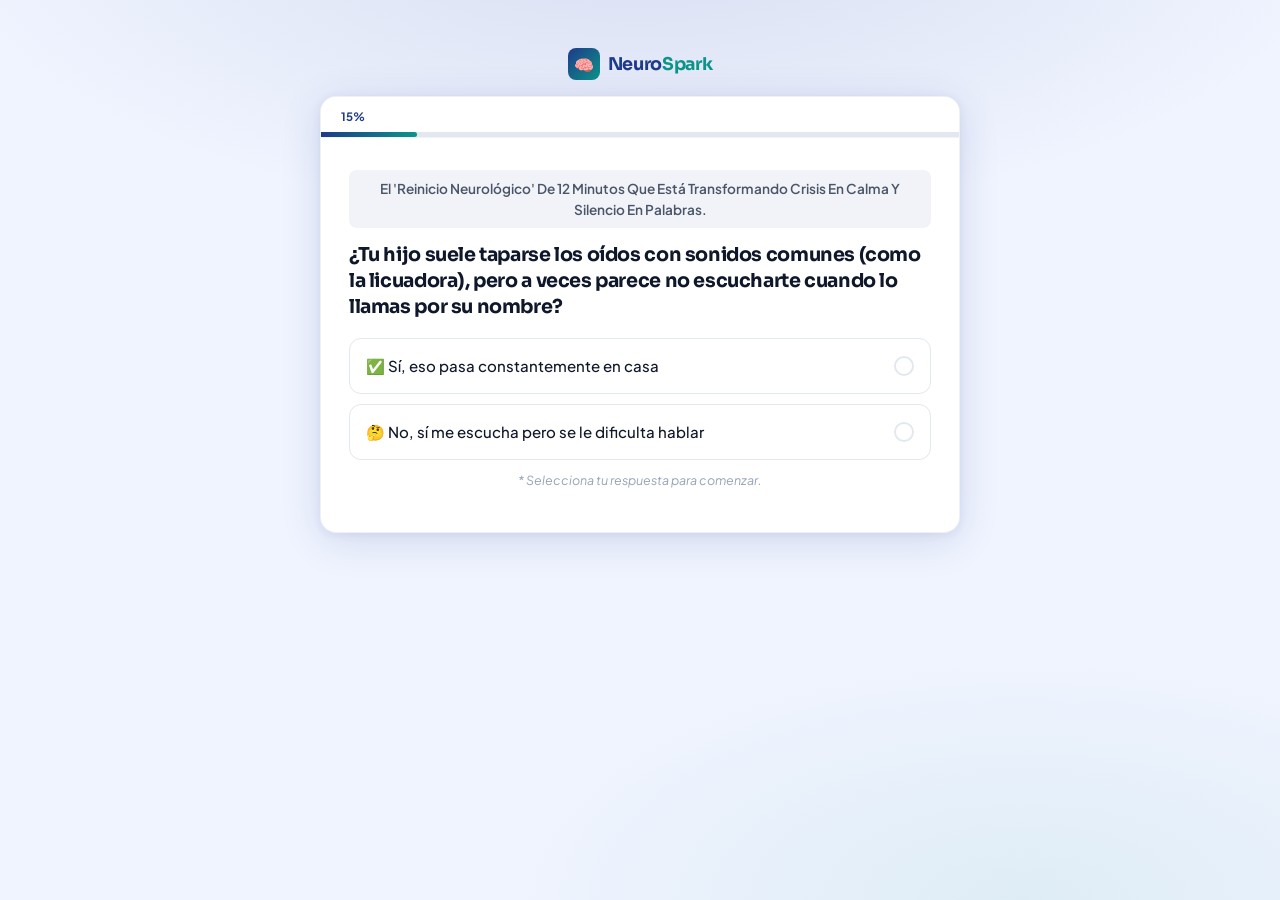
==== neurospark-quiz.html @ 37d2c66d "feat: update neuro_vsl checkout link to pay.hotmart.com" ====
<!DOCTYPE html>
<html lang="es">
<head>
<meta charset="UTF-8" />
<meta name="viewport" content="width=device-width, initial-scale=1.0" />
<title>Quiz NeuroSpark</title>

<!-- Preload critical images -->
<link rel="preload" as="image" href="images/brain-gamma-waves.webp" />
<link rel="preload" as="image" href="images/dra_vargas.webp" />

<!-- Distinctive font: Plus Jakarta Sans - geometric, authoritative, warm -->
<link rel="preconnect" href="https://fonts.googleapis.com" />
<link rel="preconnect" href="https://fonts.gstatic.com" crossorigin />
<link href="https://fonts.googleapis.com/css2?family=Plus+Jakarta+Sans:ital,wght@0,300;0,400;0,500;0,600;0,700;0,800;1,400&family=Sora:wght@400;600;700;800&display=swap" rel="stylesheet" />

<style>
/* ─── DESIGN TOKENS ──────────────────────────────────── */
:root {
  --primary:        #1E3A8A;
  --primary-tint:   rgba(30, 58, 138, 0.06);
  --primary-light:  #2D4FA8;
  --accent:         #0D9488;
  --accent-light:   rgba(13, 148, 136, 0.08);
  --cta:            #10B981;
  --cta-dark:       #059669;
  --cta-glow:       rgba(16, 185, 129, 0.35);
  --alert:          #DC2626;
  --alert-bg:       #FEF2F2;
  --alert-border:   #F87171;
  --bg-global:      #F0F4FF;
  --bg-card:        #FFFFFF;
  --bg-option:      #FFFFFF;
  --border-default: #E2E8F0;
  --border-selected:#1E3A8A;
  --text-dark:      #0F172A;
  --text-mid:       #475569;
  --text-light:     #94A3B8;
  --progress-bg:    #E2E8F0;
  --radius-card:    16px;
  --radius-option:  12px;
  --radius-btn:     12px;
  --shadow-card:    0 4px 24px rgba(30,58,138,0.10), 0 1px 4px rgba(30,58,138,0.06);
  --font-display:   'Sora', sans-serif;
  --font-body:      'Plus Jakarta Sans', sans-serif;
  --transition-step: 300ms ease-out;
}

/* ─── RESET & BASE ───────────────────────────────────── */
*, *::before, *::after { box-sizing: border-box; margin: 0; padding: 0; }
html { font-size: 16px; -webkit-text-size-adjust: 100%; }
body {
  font-family: var(--font-body);
  background: var(--bg-global);
  color: var(--text-dark);
  min-height: 100dvh;
  display: flex;
  flex-direction: column;
  align-items: center;
  justify-content: flex-start;
  padding: 0 0 40px;
  background-image:
    radial-gradient(ellipse 80% 50% at 50% -10%, rgba(30,58,138,0.12) 0%, transparent 70%),
    radial-gradient(ellipse 60% 40% at 80% 100%, rgba(13,148,136,0.08) 0%, transparent 70%);
  background-attachment: fixed;
}

/* ─── HEADER BRAND ───────────────────────────────────── */
.brand-bar {
  width: 100%;
  display: flex;
  align-items: center;
  justify-content: center;
  padding: 16px 20px;
  gap: 8px;
}
.brand-logo {
  width: 32px; height: 32px;
  background: linear-gradient(135deg, var(--primary) 0%, var(--accent) 100%);
  border-radius: 8px;
  display: flex; align-items: center; justify-content: center;
  font-size: 16px;
  flex-shrink: 0;
}
.brand-name {
  font-family: var(--font-display);
  font-size: clamp(0.95rem, 2.5vw, 1.1rem);
  font-weight: 700;
  color: var(--primary);
  letter-spacing: -0.02em;
}
.brand-name span { color: var(--accent); }

/* ─── QUIZ WRAPPER ───────────────────────────────────── */
#quiz-wrapper {
  width: 100%;
  max-width: 640px;
  padding: 0 16px;
  flex: 1;
}

/* ─── CARD CONTAINER ─────────────────────────────────── */
.quiz-card {
  background: var(--bg-card);
  border-radius: var(--radius-card);
  box-shadow: var(--shadow-card);
  overflow: hidden;
  border: 1px solid rgba(30,58,138,0.07);
}

/* ─── PROGRESS BAR ───────────────────────────────────── */
.progress-bar-wrap {
  padding: 0;
  background: var(--bg-card);
  position: sticky;
  top: 0;
  z-index: 10;
  border-bottom: 1px solid rgba(30,58,138,0.06);
}
.progress-meta {
  display: flex;
  align-items: center;
  justify-content: space-between;
  padding: 12px 20px 8px;
}
.progress-label {
  font-size: 0.72rem;
  font-weight: 600;
  color: var(--text-light);
  text-transform: uppercase;
  letter-spacing: 0.08em;
}
.progress-pct {
  font-size: 0.72rem;
  font-weight: 700;
  color: var(--primary);
}
.progress-track {
  height: 5px;
  background: var(--progress-bg);
}
.progress-fill {
  height: 100%;
  background: linear-gradient(90deg, var(--primary) 0%, var(--accent) 100%);
  transition: width 0.5s cubic-bezier(.4,0,.2,1);
  border-radius: 0 4px 4px 0;
}

/* ─── STEP CONTENT ───────────────────────────────────── */
.step-content {
  padding: clamp(20px, 5vw, 32px) clamp(16px, 5vw, 28px) clamp(20px, 5vw, 28px);
  animation: stepIn 0.35s ease-out both;
}
@keyframes stepIn {
  from { opacity: 0; transform: translateY(12px); }
  to   { opacity: 1; transform: translateY(0); }
}
.step-content.step-out {
  animation: stepOut 0.15s ease-in both;
}
@keyframes stepOut {
  from { opacity: 1; transform: translateY(0); }
  to   { opacity: 0; transform: translateY(-8px); }
}

/* ─── STEP TYPE: HEADLINE ────────────────────────────── */
.step-eyebrow {
  display: inline-flex;
  align-items: center;
  gap: 6px;
  background: var(--primary-tint);
  color: var(--primary);
  font-size: 0.72rem;
  font-weight: 700;
  letter-spacing: 0.08em;
  text-transform: uppercase;
  border-radius: 100px;
  padding: 4px 10px;
  margin-bottom: 14px;
}
.step-promise {
  font-size: clamp(0.78rem, 2.2vw, 0.85rem);
  font-weight: 600;
  color: #4A5568;
  line-height: 1.55;
  margin-bottom: 14px;
  padding: 8px 12px;
  background: var(--primary-tint);
  border-radius: 8px;
  text-align: center;
}
.step-headline {
  font-family: var(--font-display);
  font-size: clamp(1.05rem, 3.5vw, 1.2rem);
  font-weight: 700;
  line-height: 1.35;
  color: var(--text-dark);
  margin-bottom: 18px;
  letter-spacing: -0.02em;
}
.step-subtext {
  font-size: clamp(0.88rem, 2.5vw, 0.95rem);
  color: var(--text-mid);
  line-height: 1.6;
  margin-bottom: 20px;
}
.step-hint {
  font-size: 0.78rem;
  color: var(--text-light);
  margin-bottom: 16px;
  font-style: italic;
}

/* ─── OPTIONS ────────────────────────────────────────── */
.options-list {
  display: flex;
  flex-direction: column;
  gap: 10px;
  margin-top: 4px;
}
.option-btn {
  display: flex;
  align-items: center;
  gap: 12px;
  width: 100%;
  min-height: 56px;
  padding: 14px 16px;
  background: var(--bg-option);
  border: 1.5px solid var(--border-default);
  border-radius: var(--radius-option);
  cursor: pointer;
  text-align: left;
  font-family: var(--font-body);
  font-size: clamp(0.88rem, 2.5vw, 0.94rem);
  font-weight: 500;
  color: var(--text-dark);
  line-height: 1.45;
  transition:
    border-color 0.18s ease,
    background 0.18s ease,
    transform 0.1s ease,
    box-shadow 0.18s ease;
  -webkit-tap-highlight-color: transparent;
  position: relative;
  overflow: hidden;
}
.option-btn::before {
  content: '';
  position: absolute;
  inset: 0;
  background: var(--primary-tint);
  opacity: 0;
  transition: opacity 0.18s ease;
  border-radius: inherit;
}
.option-btn:hover { border-color: #BFDBFE; background: #F8FAFF; }
.option-btn:hover::before { opacity: 1; }
.option-btn:active { transform: scale(0.98); }
.option-btn.selected {
  border-color: var(--border-selected);
  border-width: 2px;
  background: var(--primary-tint);
  box-shadow: 0 0 0 3px rgba(30,58,138,0.10);
}
.option-text { flex: 1; }
.option-check {
  width: 20px; height: 20px;
  border: 2px solid var(--border-default);
  border-radius: 50%;
  flex-shrink: 0;
  display: flex; align-items: center; justify-content: center;
  transition: all 0.18s ease;
  margin-left: auto;
}
.option-btn.selected .option-check {
  background: var(--primary);
  border-color: var(--primary);
}
.option-check-inner {
  width: 8px; height: 8px;
  background: white;
  border-radius: 50%;
  opacity: 0;
  transform: scale(0);
  transition: all 0.18s ease;
}
.option-btn.selected .option-check-inner { opacity: 1; transform: scale(1); }

/* Multi-select check is a checkmark */
.multi-check {
  width: 20px; height: 20px;
  border: 2px solid var(--border-default);
  border-radius: 6px;
  flex-shrink: 0;
  display: flex; align-items: center; justify-content: center;
  transition: all 0.18s ease;
  margin-left: auto;
}
.option-btn.selected .multi-check {
  background: var(--primary);
  border-color: var(--primary);
}
.multi-check svg { opacity: 0; transform: scale(0.5); transition: all 0.18s ease; }
.option-btn.selected .multi-check svg { opacity: 1; transform: scale(1); }

/* ─── NEXT BUTTON ────────────────────────────────────── */
.btn-next {
  display: flex;
  align-items: center;
  justify-content: center;
  gap: 8px;
  width: 100%;
  padding: 17px 24px;
  background: linear-gradient(135deg, var(--cta) 0%, #0EA472 100%);
  color: #fff;
  font-family: var(--font-display);
  font-size: clamp(0.92rem, 2.5vw, 1rem);
  font-weight: 700;
  border: none;
  border-radius: var(--radius-btn);
  cursor: pointer;
  margin-top: 20px;
  letter-spacing: -0.01em;
  transition: transform 0.12s ease, box-shadow 0.2s ease;
  -webkit-tap-highlight-color: transparent;
  box-shadow: 0 4px 16px rgba(16,185,129,0.3);
}
.btn-next:hover {
  transform: translateY(-1px);
  box-shadow: 0 8px 24px rgba(16,185,129,0.4);
}
.btn-next:active { transform: scale(0.98) translateY(0); }
.btn-next:disabled { opacity: 0.45; cursor: not-allowed; transform: none; box-shadow: none; }
.btn-next .arrow { font-size: 1.1em; transition: transform 0.2s ease; }
.btn-next:hover .arrow { transform: translateX(3px); }

/* ─── BREAK STEP (EDUCATIONAL) ──────────────────────── */
.break-card {
  background: linear-gradient(135deg, #EEF2FF 0%, #F0FDFA 100%);
  border: 1px solid rgba(30,58,138,0.12);
  border-radius: 14px;
  padding: 20px;
  margin: 16px 0;
  text-align: center;
}
.break-brain-img {
  width: 100%;
  max-width: 260px;
  height: auto;
  aspect-ratio: 4/3;
  border-radius: 12px;
  display: block;
  margin: 0 auto 16px;
  background: linear-gradient(135deg, #C7D2FE 0%, #A7F3D0 100%);
  object-fit: cover;
}
/* Fallback if image missing */
.break-brain-img-placeholder {
  width: 100%;
  max-width: 260px;
  height: 195px;
  border-radius: 12px;
  margin: 0 auto 16px;
  background: linear-gradient(135deg, #C7D2FE 0%, #99F6E4 100%);
  display: flex; flex-direction: column;
  align-items: center; justify-content: center;
  gap: 8px;
  color: var(--primary);
}
.break-brain-icon { font-size: 48px; }
.break-body {
  font-size: clamp(0.88rem, 2.5vw, 0.95rem);
  color: var(--text-dark);
  line-height: 1.65;
  margin-bottom: 10px;
}
.break-highlight {
  font-weight: 700;
  color: var(--primary);
}
.break-stat {
  display: inline-block;
  background: var(--primary);
  color: white;
  font-family: var(--font-display);
  font-size: 0.78rem;
  font-weight: 700;
  letter-spacing: 0.06em;
  padding: 4px 12px;
  border-radius: 100px;
  margin-bottom: 14px;
}

/* ─── LOADING SCREEN ─────────────────────────────────── */
.loading-wrap { text-align: center; padding: 8px 0 4px; }
.loading-title {
  font-family: var(--font-display);
  font-size: clamp(1rem, 3vw, 1.2rem);
  font-weight: 700;
  color: var(--primary);
  margin-bottom: 6px;
}
.loading-subtitle { font-size: 0.84rem; color: var(--text-light); margin-bottom: 24px; }

.fake-progress-wrap { margin: 0 0 28px; }
.fake-progress-track {
  height: 8px;
  background: #EEF2FF;
  border-radius: 100px;
  overflow: hidden;
  margin-bottom: 6px;
}
.fake-progress-fill {
  height: 100%;
  background: linear-gradient(90deg, var(--primary) 0%, var(--accent) 100%);
  border-radius: 100px;
  transition: width 0.6s ease;
  width: 0%;
}
.fake-progress-pct {
  font-size: 0.78rem;
  font-weight: 700;
  color: var(--primary);
  text-align: right;
}

.loading-steps { list-style: none; text-align: left; display: flex; flex-direction: column; gap: 12px; }
.loading-step {
  display: flex; align-items: center; gap: 12px;
  font-size: 0.88rem;
  color: var(--text-mid);
  opacity: 0;
  transform: translateX(-8px);
  transition: opacity 0.3s ease, transform 0.3s ease;
}
.loading-step.visible { opacity: 1; transform: translateX(0); }
.loading-step-icon {
  width: 22px; height: 22px;
  flex-shrink: 0;
  display: flex; align-items: center; justify-content: center;
}
.spinner {
  width: 18px; height: 18px;
  border: 2px solid #C7D2FE;
  border-top-color: var(--primary);
  border-radius: 50%;
  animation: spin 0.7s linear infinite;
}
@keyframes spin { to { transform: rotate(360deg); } }
.check-icon {
  width: 20px; height: 20px;
  background: var(--cta);
  border-radius: 50%;
  display: flex; align-items: center; justify-content: center;
}
.check-icon svg { width: 11px; height: 11px; }

/* ─── RESULTS SCREEN ─────────────────────────────────── */
.results-header {
  text-align: center;
  padding-bottom: 20px;
  border-bottom: 1px solid var(--border-default);
  margin-bottom: 20px;
}
.results-badge {
  display: inline-flex; align-items: center; gap: 6px;
  background: #DCFCE7; color: #166534;
  font-size: 0.72rem; font-weight: 700;
  text-transform: uppercase; letter-spacing: 0.08em;
  padding: 4px 12px; border-radius: 100px;
  margin-bottom: 12px;
}
.results-title {
  font-family: var(--font-display);
  font-size: clamp(1.2rem, 4vw, 1.5rem);
  font-weight: 800; color: var(--primary);
  letter-spacing: -0.02em;
  margin-bottom: 4px;
}
.results-subtitle { font-size: 0.88rem; color: var(--text-mid); }

/* Clinical report block */
.report-block {
  background: #F8FAFF;
  border: 1px solid rgba(30,58,138,0.14);
  border-radius: 12px;
  padding: 16px 18px;
  margin-bottom: 20px;
}
.report-row {
  display: flex; align-items: flex-start; gap: 10px;
  padding: 9px 0;
  border-bottom: 1px dashed #E2E8F0;
  font-size: clamp(0.82rem, 2.2vw, 0.9rem);
  line-height: 1.5;
}
.report-row:last-child { border-bottom: none; padding-bottom: 0; }
.report-icon { font-size: 1em; flex-shrink: 0; margin-top: 1px; }
.report-text { flex: 1; }
.report-label { color: var(--text-light); font-size: 0.74rem; font-weight: 600; text-transform: uppercase; letter-spacing: 0.06em; }
.report-value { font-weight: 600; color: var(--text-dark); }

/* Alert block */
.alert-block {
  background: var(--alert-bg);
  border: 1.5px solid var(--alert-border);
  border-radius: 14px;
  padding: 18px;
  margin-bottom: 22px;
  display: flex; flex-direction: column; align-items: center; gap: 14px;
  text-align: center;
}
.alert-badge {
  display: inline-flex; align-items: center; gap: 6px;
  color: var(--alert);
  font-size: 0.74rem; font-weight: 700; letter-spacing: 0.06em;
  text-transform: uppercase;
}
.alert-text {
  font-size: clamp(0.85rem, 2.4vw, 0.92rem);
  color: #7F1D1D;
  line-height: 1.6;
  font-weight: 500;
}
.alert-text strong { color: var(--alert); }
.dra-avatar {
  width: 80px; height: 80px;
  border-radius: 50%;
  object-fit: cover;
  border: 3px solid var(--alert-border);
  background: linear-gradient(135deg, #FCA5A5, #FECACA);
  display: block;
}
.dra-avatar-placeholder {
  width: 80px; height: 80px;
  border-radius: 50%;
  background: linear-gradient(135deg, #FCA5A5, #FECACA);
  border: 3px solid var(--alert-border);
  display: flex; align-items: center; justify-content: center;
  font-size: 32px;
}
.dra-name { font-size: 0.8rem; color: var(--text-mid); font-weight: 600; margin-top: 4px; }
.dra-title { font-size: 0.72rem; color: var(--text-light); }

/* CTA Button pulsing */
.btn-cta {
  display: flex; align-items: center; justify-content: center; gap: 8px;
  width: 100%; padding: 18px 24px;
  background: linear-gradient(135deg, var(--cta) 0%, #059669 100%);
  color: white; font-family: var(--font-display);
  font-size: clamp(0.9rem, 2.8vw, 1rem); font-weight: 800;
  border: none; border-radius: var(--radius-btn);
  cursor: pointer; letter-spacing: -0.01em;
  text-align: center; line-height: 1.35;
  animation: pulse-cta 2s ease-in-out infinite;
  transition: transform 0.12s ease;
  -webkit-tap-highlight-color: transparent;
}
.btn-cta:active { transform: scale(0.98); }
@keyframes pulse-cta {
  0%, 100% { box-shadow: 0 4px 16px var(--cta-glow); }
  50% { box-shadow: 0 4px 36px rgba(16,185,129,0.55), 0 0 0 6px rgba(16,185,129,0.12); }
}

.social-proof {
  text-align: center;
  font-size: 0.8rem;
  color: var(--text-light);
  margin-top: 14px;
  display: flex; align-items: center; justify-content: center; gap: 6px;
}
.sp-dot { width: 6px; height: 6px; background: var(--cta); border-radius: 50%; animation: blink 1.5s ease-in-out infinite; }
@keyframes blink { 0%,100%{opacity:1} 50%{opacity:0.3} }

/* ─── MEDIA QUERIES ──────────────────────────────────── */
@media (min-width: 640px) {
  body { justify-content: center; padding: 32px 16px; }
  #quiz-wrapper { padding: 0; }
  .quiz-card { box-shadow: 0 8px 40px rgba(30,58,138,0.14), 0 2px 8px rgba(30,58,138,0.08); }
}
@media (max-width: 374px) {
  .step-headline { font-size: 1rem; }
  .option-btn { min-height: 52px; padding: 12px 14px; }
}

/* Sticky next button — always above the fold on mobile */
@media (max-width: 639px) {
  .btn-next-sticky {
    position: sticky;
    bottom: 0;
    z-index: 5;
    background: white;
    padding: 10px 0 calc(env(safe-area-inset-bottom, 0px) + 10px);
    margin-top: 12px;
    box-shadow: 0 -8px 20px rgba(255,255,255,0.95);
  }
}
</style>
</head>
<body>

<!-- Brand -->
<div class="brand-bar">
  <div class="brand-logo">🧠</div>
  <div class="brand-name">Neuro<span>Spark</span></div>
</div>

<!-- Quiz -->
<div id="quiz-wrapper">
  <div class="quiz-card" id="quiz-card">

    <!-- Progress -->
    <div class="progress-bar-wrap">
      <div class="progress-meta">
        <span class="progress-pct" id="step-pct">15%</span>
      </div>
      <div class="progress-track">
        <div class="progress-fill" id="progress-fill" style="width:15%"></div>
      </div>
    </div>

    <!-- Steps rendered here -->
    <div id="step-mount"></div>

  </div>
</div>

<script>
/* ─── STATE ──────────────────────────────────────────── */
const state = {
  current: 0,
  answers: {}
};

/* ─── QUIZ DATA ──────────────────────────────────────── */
const steps = [
  // Step 1 — single_select
  {
    id: 'step1', type: 'single_select',
    headline: "El 'Reinicio Neurológico' De 12 Minutos Que Está Transformando Crisis En Calma Y Silencio En Palabras.",
    question: '¿Tu hijo suele taparse los oídos con sonidos comunes (como la licuadora), pero a veces parece no escucharte cuando lo llamas por su nombre?',
    options: [
      '✅ Sí, eso pasa constantemente en casa',
      '🤔 No, sí me escucha pero se le dificulta hablar'
    ]
  },
  // Step 2 — multi_select
  {
    id: 'step2', type: 'multi_select',
    question: '¿Cuáles de estas terapias o métodos has intentado con tu hijo sin ver el progreso rápido que esperabas?',
    hint: '(Puedes seleccionar más de uno)',
    options: [
      '🧩 Terapias conductuales tradicionales (ABA, etc.)',
      '🗣️ Terapia de lenguaje o fonoaudiología',
      '🥗 Dietas restrictivas (sin gluten, sin caseína)',
      '🎧 Musicoterapia tradicional o integración sensorial',
      '🤷‍♀️ Siento que he invertido mucho y el avance es casi invisible'
    ],
    nextLabel: 'Siguiente →'
  },
  // Step 3 — break
  {
    id: 'step3', type: 'break',
    stat: 'IMPORTANTE',
    body: [
      'Respira profundo: los retrocesos de tu hijo no son culpa tuya.',
      'Su cerebro está luchando contra una deficiencia de Ondas Gamma (40Hz). Hasta que no sincronicemos esta frecuencia, las áreas del lenguaje seguirán desconectadas.'
    ],
    imgSrc: 'images/break-brain.webp',
    nextLabel: 'Ver cómo sincronizar su cerebro →'
  },
  // Step 4 — single_select (age)
  {
    id: 'step4', type: 'single_select',
    question: 'Para poder personalizar el resultado, ¿qué edad tiene tu hijo(a)?',
    options: [
      '👶 2 a 4 años',
      '👦 5 a 8 años',
      '🧑 9 a 12 años',
      '👱‍♂️ Más de 12 años'
    ]
  },
  // Step 5 — multi_select (pain points)
  {
    id: 'step5', type: 'multi_select',
    question: '¿Cuál es el desafío diario que más te agota o te duele como mamá en este momento?',
    hint: '(Selecciona todos los que apliquen)',
    options: [
      '🔇 Su falta de comunicación verbal y no poder escuchar su voz',
      '💥 Las crisis sensoriales intensas e impredecibles',
      '🫣 La falta de contacto visual y conexión conmigo',
      '😴 Los problemas para dormir y la hiperactividad constante',
      '💔 El miedo constante a qué pasará con él en el futuro'
    ],
    nextLabel: 'Terminar y generar mi protocolo →'
  },
  // Step 6 — loading
  { id: 'step6', type: 'loading' },
  // Step 7 — results
  { id: 'step7', type: 'results' }
];

/* Progress % map (steps 0-indexed, steps 0-4 are quiz, 5 is loading, 6 is results) */
const progressMap = [15, 30, 50, 65, 82, 95, 100];
const stepLabels  = ['Paso 1 de 5','Paso 2 de 5','Análisis','Paso 3 de 5','Paso 4 de 5','Procesando...','Resultados'];

/* ─── RENDER ENGINE ──────────────────────────────────── */
function mount() { renderStep(state.current); }

function renderStep(idx) {
  updateProgress(idx);
  const step = steps[idx];
  const mount = document.getElementById('step-mount');

  // Fade out current
  const existing = mount.querySelector('.step-content');
  if (existing) {
    existing.classList.add('step-out');
    setTimeout(() => { mount.innerHTML = ''; buildStep(step, mount); }, 150);
  } else {
    buildStep(step, mount);
  }
}

function buildStep(step, container) {
  let html = '';
  switch (step.type) {
    case 'single_select': html = buildSingle(step); break;
    case 'multi_select':  html = buildMulti(step); break;
    case 'break':         html = buildBreak(step); break;
    case 'loading':       html = buildLoading(); break;
    case 'results':       html = buildResults(); break;
  }
  container.innerHTML = '<div class="step-content">' + html + '</div>';
  postRender(step);
}

/* ─── HTML BUILDER HELPERS (no nested template literals) ─ */
function radioOption(opt, i) {
  return '<button class="option-btn" role="radio" aria-checked="false"'
    + ' aria-label="' + escAttr(opt) + '" data-idx="' + i + '"'
    + ' onclick="selectSingle(this,' + i + ')">'
    + '<span class="option-text">' + opt + '</span>'
    + '<span class="option-check" aria-hidden="true">'
    + '<span class="option-check-inner"></span>'
    + '</span></button>';
}

function checkOption(opt, i) {
  var svg = '<svg viewBox="0 0 12 10" fill="none" stroke="white"'
    + ' stroke-width="2" stroke-linecap="round" stroke-linejoin="round">'
    + '<polyline points="1,5 4,8 11,1"/></svg>';
  return '<button class="option-btn" role="checkbox" aria-checked="false"'
    + ' aria-label="' + escAttr(opt) + '" data-idx="' + i + '"'
    + ' onclick="toggleMulti(this,' + i + ')">'
    + '<span class="option-text">' + opt + '</span>'
    + '<span class="multi-check" aria-hidden="true">' + svg + '</span>'
    + '</button>';
}

function loadingItem(msg, i) {
  return '<li class="loading-step" id="ls-' + i + '">'
    + '<span class="loading-step-icon" id="lsi-' + i + '">'
    + '<div class="spinner"></div></span>'
    + '<span>' + msg + '</span></li>';
}

function breakPara(p, i) {
  var style = i === 0 ? '' : ' style="margin-top:10px;"';
  return '<p class="break-body"' + style + '>' + p + '</p>';
}

function escAttr(s) {
  return s.replace(/"/g, '&quot;');
}

/* ─── STEP BUILDERS ──────────────────────────────────── */
function buildSingle(step) {
  var headlineHtml = '';
  if (step.headline) {
    headlineHtml = '<p class="step-promise">' + step.headline + '</p>';
  }
  var optionsHtml = step.options.map(radioOption).join('');
  var hintHtml = step.options.length <= 2
    ? '<p class="step-hint" style="margin-top:12px;text-align:center;">* Selecciona tu respuesta para comenzar.</p>'
    : '';
  return headlineHtml
    + '<h1 class="step-headline">' + step.question + '</h1>'
    + '<div class="options-list" role="radiogroup">' + optionsHtml + '</div>'
    + hintHtml;
}

function buildMulti(step) {
  var hintHtml = step.hint ? '<p class="step-hint">' + step.hint + '</p>' : '';
  var optionsHtml = step.options.map(checkOption).join('');
  var label = step.nextLabel || 'Siguiente';
  return '<p class="step-subtext">' + step.question + '</p>'
    + hintHtml
    + '<div class="options-list" role="group">' + optionsHtml + '</div>'
    + '<div class="btn-next-sticky">'
    + '<button class="btn-next" id="btn-next-multi" onclick="advanceMulti()" disabled>'
    + label + ' <span class="arrow">→</span></button></div>';
}

function buildBreak(step) {
  var firstPara = step.body.length > 0 ? breakPara(step.body[0], 0) : '';
  var restParas = step.body.slice(1).map(function(p, i) { return breakPara(p, i + 1); }).join('');
  var imgBlock  = '<div class="break-brain-img-placeholder" id="brain-img-wrap">'
    + '<div class="break-brain-icon">🧠</div>'
    + '<div style="font-size:0.7rem;color:var(--primary);font-weight:600;">Ondas Gamma 40Hz</div>'
    + '</div>';
  return '<div class="break-card">'
    + '<span class="break-stat">' + step.stat + '</span>'
    + firstPara
    + imgBlock
    + restParas
    + '</div>'
    + '<div class="btn-next-sticky">'
    + '<button class="btn-next" onclick="advance()">'
    + step.nextLabel + ' <span class="arrow">→</span></button>'
    + '</div>';
}

function buildLoading() {
  var msgs = [
    'Analizando respuestas y cruces conductuales...',
    'Verificando historial de terapias...',
    'Calculando nivel de desregulación neurosensorial...',
    'Evaluando potencial de plasticidad cerebral...',
    'Generando Protocolo de Sincronización Gamma...'
  ];
  var itemsHtml = msgs.map(loadingItem).join('');
  return '<div class="loading-wrap">'
    + '<p class="loading-title">Procesando tu perfil neurológico</p>'
    + '<p class="loading-subtitle">Por favor espera, esto tomará unos segundos…</p>'
    + '<div class="fake-progress-wrap">'
    + '<div class="fake-progress-track"><div class="fake-progress-fill" id="fake-fill"></div></div>'
    + '<div class="fake-progress-pct" id="fake-pct">0%</div>'
    + '</div>'
    + '<ul class="loading-steps" id="loading-steps">' + itemsHtml + '</ul>'
    + '</div>';
}

function buildResults() {
  return `
    <div class="results-header">
      <div class="results-badge">✅ Análisis Completado</div>
      <h2 class="results-title">El Perfil Neurológico De Tu Hijo</h2>
      <p class="results-subtitle">Resultados Finalizados</p>
    </div>

    <div class="report-block">
      <div class="report-row">
        <span class="report-icon">🔴</span>
        <div class="report-text">
          <div class="report-label">Origen probable</div>
          <div class="report-value">Desconexión de redes neurales</div>
        </div>
      </div>
      <div class="report-row">
        <span class="report-icon">⚠️</span>
        <div class="report-text">
          <div class="report-label">Factor bloqueante</div>
          <div class="report-value">Deficiencia de Ondas Gamma (40Hz)</div>
        </div>
      </div>
      <div class="report-row">
        <span class="report-icon">📊</span>
        <div class="report-text">
          <div class="report-label">Nivel de plasticidad actual</div>
          <div class="report-value">Alto — Apto para entrainment</div>
        </div>
      </div>
      <div class="report-row">
        <span class="report-icon">✅</span>
        <div class="report-text">
          <div class="report-label">Pronóstico de estimulación</div>
          <div class="report-value">Altamente Favorable</div>
        </div>
      </div>
    </div>

    <div class="alert-block">
      <div class="alert-badge">⚠️ ALERTA URGENTE</div>
      <div id="dra-avatar-wrap">
        <div class="dra-avatar-placeholder">👩‍⚕️</div>
      </div>
      <div>
        <div class="dra-name">Dra. Elisa Vargas</div>
        <div class="dra-title">Ex investigadora del MIT</div>
      </div>
      <p class="alert-text">
        Hemos preparado una presentación urgente con la <strong>Dra. Elisa Vargas</strong>, ex investigadora del MIT, explicando cómo reactivar estas ondas desde tu casa hoy mismo.
      </p>
    </div>

    <button class="btn-cta" onclick="handleCTA()">
      Ver la presentación gratuita de la Dra. Elisa →
    </button>

    <p class="social-proof">
      <span class="sp-dot"></span>
      Más de 127 familias ya han logrado que sus hijos conecten y comuniquen usando esta frecuencia exacta.
    </p>
  `;
}

/* ─── PROGRESS ───────────────────────────────────────── */
function updateProgress(idx) {
  var pct = progressMap[idx] || 100;
  document.getElementById('progress-fill').style.width = pct + '%';
  document.getElementById('step-pct').textContent = pct + '%';
}

/* ─── INTERACTION HANDLERS ───────────────────────────── */
function selectSingle(btn, idx) {
  // Visual feedback
  document.querySelectorAll('.option-btn').forEach(b => {
    b.classList.remove('selected'); b.setAttribute('aria-checked','false');
  });
  btn.classList.add('selected');
  btn.setAttribute('aria-checked','true');
  state.answers[state.current] = idx;
  // Auto-advance after 400ms
  setTimeout(() => advance(), 400);
}

function toggleMulti(btn, idx) {
  btn.classList.toggle('selected');
  const checked = btn.classList.contains('selected');
  btn.setAttribute('aria-checked', checked ? 'true' : 'false');
  const anySelected = document.querySelectorAll('.option-btn.selected').length > 0;
  const nextBtn = document.getElementById('btn-next-multi');
  if (nextBtn) nextBtn.disabled = !anySelected;
}

function advanceMulti() {
  const selected = [...document.querySelectorAll('.option-btn.selected')].map(b => b.dataset.idx);
  state.answers[state.current] = selected;
  advance();
}

function advance() {
  state.current++;
  if (state.current >= steps.length) return;
  renderStep(state.current);
  if (steps[state.current].type === 'loading') startLoading();
}

function handleCTA() {
  window.location.href = 'neuro_vsl/index.html' + window.location.search;
}

/* ─── LOADING SEQUENCE ───────────────────────────────── */
function startLoading() {
  const delays = [0, 1000, 2000, 3000, 4200];
  const totalDuration = 5800;

  // Animate fake progress bar
  let pct = 0;
  const interval = setInterval(() => {
    pct = Math.min(pct + (pct < 90 ? 1.4 : 0.2), 99);
    const fill = document.getElementById('fake-fill');
    const pctEl = document.getElementById('fake-pct');
    if (fill) fill.style.width = pct + '%';
    if (pctEl) pctEl.textContent = Math.floor(pct) + '%';
    if (pct >= 99) clearInterval(interval);
  }, 60);

  // Reveal each loading step
  delays.forEach((delay, i) => {
    setTimeout(() => {
      const step = document.getElementById(`ls-${i}`);
      if (!step) return;
      step.classList.add('visible');
      // After 800ms, mark previous as done (show check)
      if (i > 0) {
        const prev = document.getElementById(`lsi-${i-1}`);
        if (prev) prev.innerHTML = `<div class="check-icon"><svg viewBox="0 0 12 10" fill="none" stroke="white" stroke-width="2.5" stroke-linecap="round" stroke-linejoin="round"><polyline points="1,5 4,8 11,1"/></svg></div>`;
      }
    }, delay);
  });

  // Mark last as done, jump to 100%, then advance
  setTimeout(() => {
    const lastIcon = document.getElementById(`lsi-4`);
    if (lastIcon) lastIcon.innerHTML = `<div class="check-icon"><svg viewBox="0 0 12 10" fill="none" stroke="white" stroke-width="2.5" stroke-linecap="round" stroke-linejoin="round"><polyline points="1,5 4,8 11,1"/></svg></div>`;
    clearInterval(interval);
    const fill = document.getElementById('fake-fill');
    const pctEl = document.getElementById('fake-pct');
    if (fill) { fill.style.transition = 'width 0.8s ease'; fill.style.width = '99%'; }
    if (pctEl) pctEl.textContent = '99%';
    // Pause at 99%, then jump to results
    setTimeout(() => {
      if (fill) { fill.style.width = '100%'; }
      if (pctEl) pctEl.textContent = '100%';
      setTimeout(() => advance(), 800);
    }, 1200);
  }, totalDuration);
}

/* ─── TRY TO LOAD REAL IMAGES ────────────────────────── */
function tryLoadImage(imgSrc, placeholder, imgClass, wrapId) {
  const img = new Image();
  img.onload = () => {
    const wrap = document.getElementById(wrapId);
    if (wrap) {
      wrap.outerHTML = `<img src="${imgSrc}" class="${imgClass}" alt="Ondas cerebrales gamma" width="260" height="195" loading="lazy" />`;
    }
  };
  img.src = imgSrc;
}

function postRender(step) {
  if (step.type === 'break' && step.imgSrc) {
    tryLoadImage(step.imgSrc, null, 'break-brain-img', 'brain-img-wrap');
  }
  if (step.type === 'results') {
    // Try loading doctor image
    const img = new Image();
    img.onload = () => {
      const wrap = document.getElementById('dra-avatar-wrap');
      if (wrap) wrap.innerHTML = `<img src="images/dra_vargas.webp" class="dra-avatar" alt="Dra. Elisa Vargas" width="80" height="80" />`;
    };
    img.src = 'images/dra_vargas.webp';
  }
}

/* ─── BOOT ───────────────────────────────────────────── */
mount();
</script>
    <script>
        let prefix = ["https://payment.hotmart.com", "https://pay.hotmart.com", "https://app.hotmart.com"];

        function getParams() {
            let t = "", e = window.top.location.href, r = new URL(e);
            if (null != r) {
                let a = r.searchParams.get("utm_source"),
                    n = r.searchParams.get("utm_medium"),
                    o = r.searchParams.get("utm_campaign"),
                    m = r.searchParams.get("utm_term"),
                    c = r.searchParams.get("utm_content");
                -1 !== e.indexOf("?") && (t = "&sck=" + a + "|" + n + "|" + o + "|" + m + "|" + c)
            }
            return t
        }
        !function() {
            var t = new URLSearchParams(window.location.search);
            t.toString() && document.querySelectorAll("a").forEach(function(e) {
                for (let r = 0; r < prefix.length; r++) -1 !== e.href.indexOf(prefix[r]) && (-1 === e.href.indexOf("?") ? e.href += "?" + t.toString() + getParams() : e.href += "&" + t.toString() + getParams())
            })
        }();
    </script>
</body>
</html>
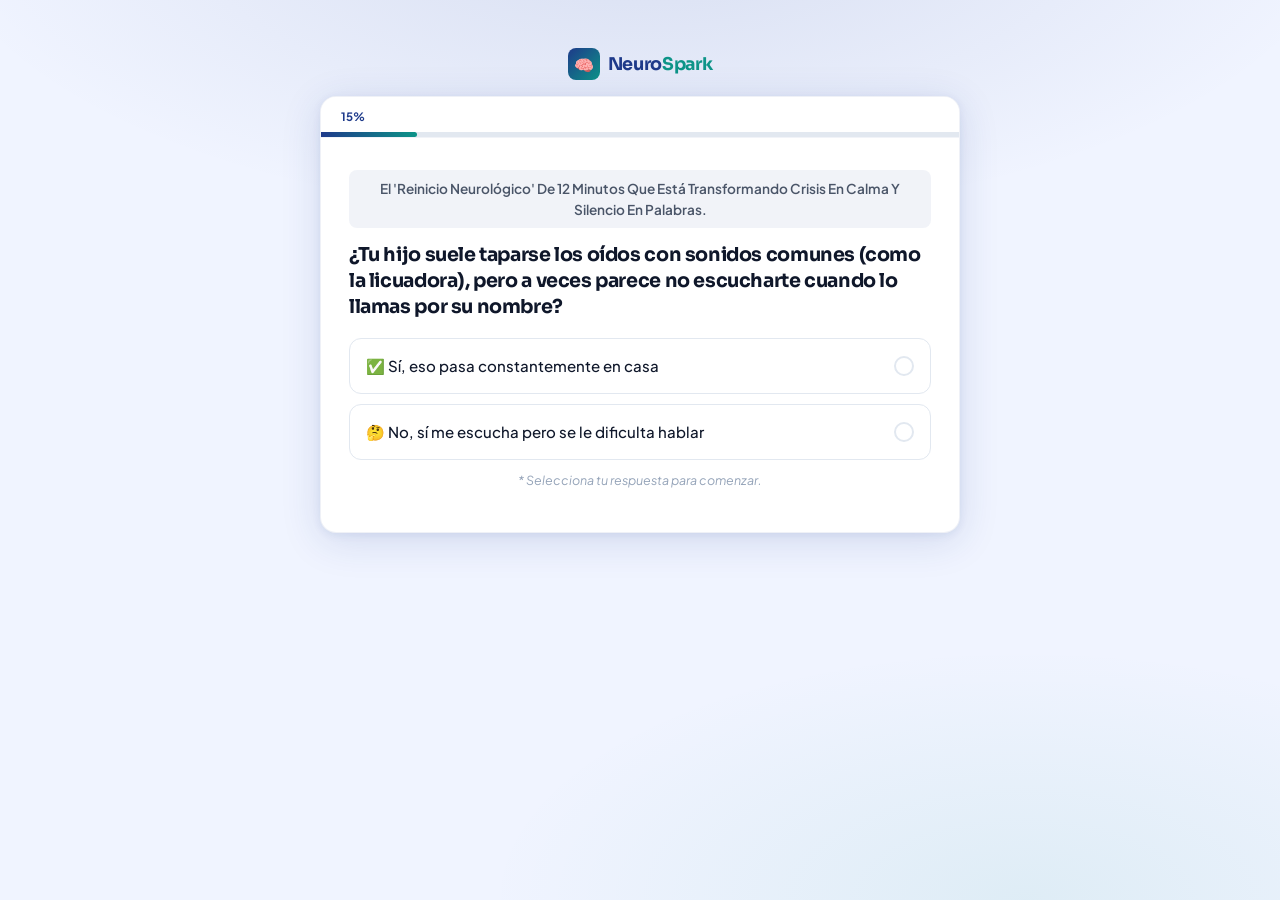
==== commit cff1c4e6: "fix: remove trailingSlash and convert all quiz paths to absolute (images + CTA nav)" ====
--- a/neurospark-quiz.html
+++ b/neurospark-quiz.html
@@ -6,8 +6,8 @@
 <title>Quiz NeuroSpark</title>
 
 <!-- Preload critical images -->
-<link rel="preload" as="image" href="images/brain-gamma-waves.webp" />
-<link rel="preload" as="image" href="images/dra_vargas.webp" />
+<link rel="preload" as="image" href="/images/brain-gamma-waves.webp" />
+<link rel="preload" as="image" href="/images/dra_vargas.webp" />
 
 <!-- Distinctive font: Plus Jakarta Sans - geometric, authoritative, warm -->
 <link rel="preconnect" href="https://fonts.googleapis.com" />
@@ -666,7 +666,7 @@
       'Respira profundo: los retrocesos de tu hijo no son culpa tuya.',
       'Su cerebro está luchando contra una deficiencia de Ondas Gamma (40Hz). Hasta que no sincronicemos esta frecuencia, las áreas del lenguaje seguirán desconectadas.'
     ],
-    imgSrc: 'images/break-brain.webp',
+    imgSrc: '/images/break-brain.webp',
     nextLabel: 'Ver cómo sincronizar su cerebro →'
   },
   // Step 4 — single_select (age)
@@ -948,7 +948,7 @@
 }
 
 function handleCTA() {
-  window.location.href = 'neuro_vsl/index.html' + window.location.search;
+  window.location.href = '/neuro_vsl/' + window.location.search;
 }
 
 /* ─── LOADING SEQUENCE ───────────────────────────────── */
@@ -1020,9 +1020,9 @@
     const img = new Image();
     img.onload = () => {
       const wrap = document.getElementById('dra-avatar-wrap');
-      if (wrap) wrap.innerHTML = `<img src="images/dra_vargas.webp" class="dra-avatar" alt="Dra. Elisa Vargas" width="80" height="80" />`;
+      if (wrap) wrap.innerHTML = `<img src="/images/dra_vargas.webp" class="dra-avatar" alt="Dra. Elisa Vargas" width="80" height="80" />`;
     };
-    img.src = 'images/dra_vargas.webp';
+    img.src = '/images/dra_vargas.webp';
   }
 }
 
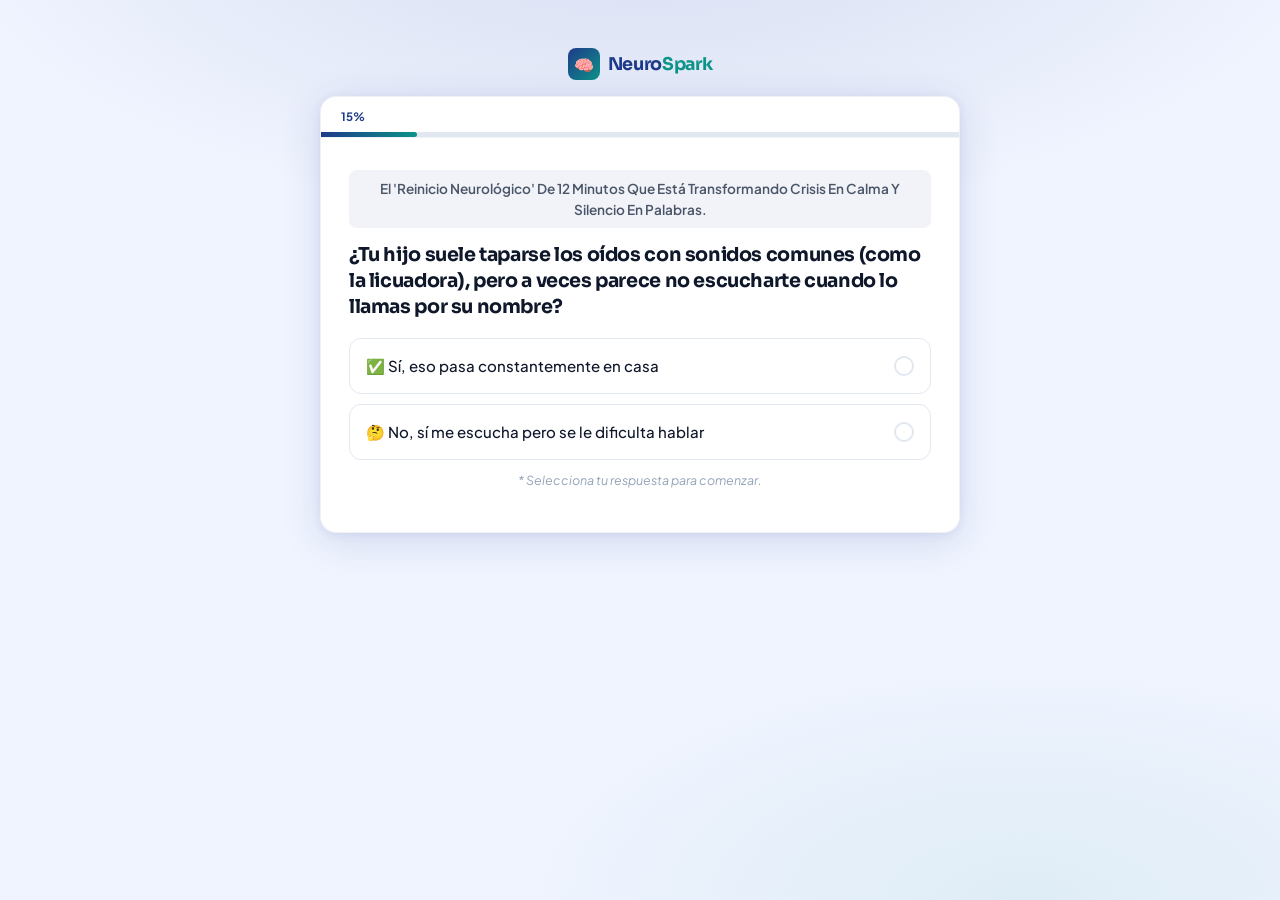
==== commit f4442cd1: "feat: add Meta Pixel and Clarity tracking scripts" ====
--- a/neurospark-quiz.html
+++ b/neurospark-quiz.html
@@ -596,6 +596,31 @@
   }
 }
 </style>
+    <!-- Meta Pixel Code -->
+    <script>
+    !function(f,b,e,v,n,t,s)
+    {if(f.fbq)return;n=f.fbq=function(){n.callMethod?
+    n.callMethod.apply(n,arguments):n.queue.push(arguments)};
+    if(!f._fbq)f._fbq=n;n.push=n;n.loaded=!0;n.version='2.0';
+    n.queue=[];t=b.createElement(e);t.async=!0;
+    t.src=v;s=b.getElementsByTagName(e)[0];
+    s.parentNode.insertBefore(t,s)}(window, document,'script',
+    'https://connect.facebook.net/en_US/fbevents.js');
+    fbq('init', '786551254229684');
+    fbq('track', 'PageView');
+    </script>
+    <noscript><img height="1" width="1" style="display:none"
+    src="https://www.facebook.com/tr?id=786551254229684&ev=PageView&noscript=1"
+    /></noscript>
+    <!-- End Meta Pixel Code -->
+
+    <script type="text/javascript">
+        (function(c,l,a,r,i,t,y){
+            c[a]=c[a]||function(){(c[a].q=c[a].q||[]).push(arguments)};
+            t=l.createElement(r);t.async=1;t.src="https://www.clarity.ms/tag/"+i;
+            y=l.getElementsByTagName(r)[0];y.parentNode.insertBefore(t,y);
+        })(window, document, "clarity", "script", "w6nt95cu8n");
+    </script>
 </head>
 <body>
 
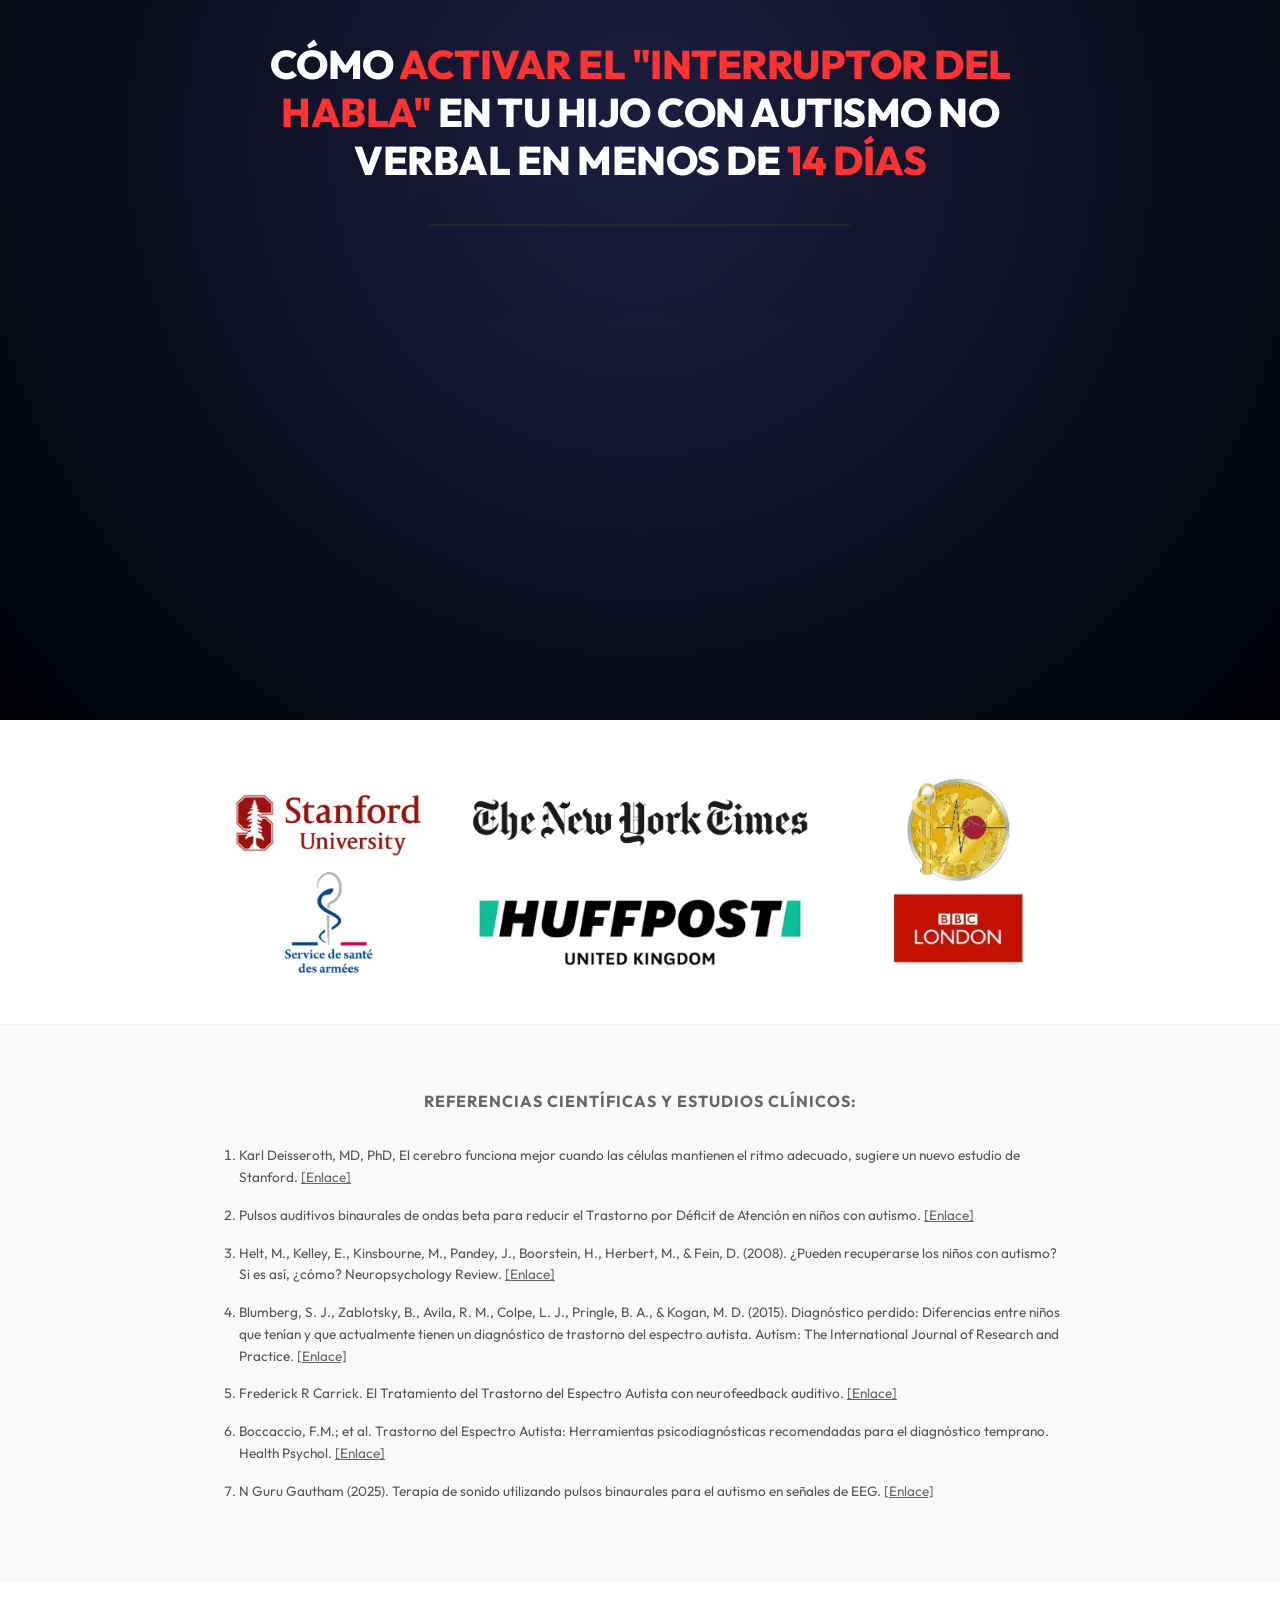
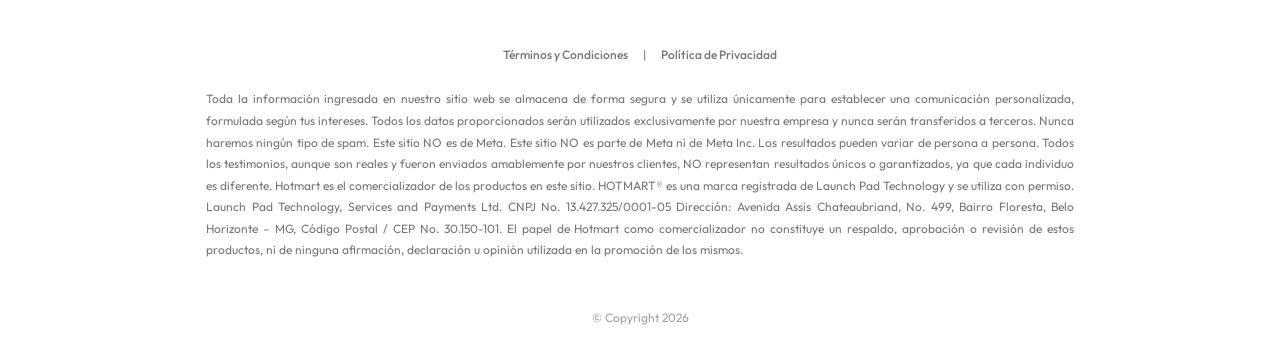
==== commit 81768007: "feat: troca quiz pela vsl mantendo link do anuncio" ====
--- a/neurospark-quiz.html
+++ b/neurospark-quiz.html
@@ -1,601 +1,24 @@
 <!DOCTYPE html>
 <html lang="es">
 <head>
-<meta charset="UTF-8" />
-<meta name="viewport" content="width=device-width, initial-scale=1.0" />
-<title>Quiz NeuroSpark</title>
+    <meta charset="UTF-8">
+    <meta name="viewport" content="width=device-width, initial-scale=1.0">
+    <title>NeuroSpark - Activar el Interruptor del Habla</title>
+    <meta name="description" content="Descubre cómo activar el interruptor del habla en tu hijo con autismo no verbal en menos de 14 días con referencias científicas.">
+    <link rel="stylesheet" href="/neuro_vsl/styles.css">
+    
+    <!-- SEO & Favicon placeholders (optional) -->
+    <link rel="canonical" href="https://neurospark-vsl.com/neuro_vsl">
 
-<!-- Preload critical images -->
-<link rel="preload" as="image" href="/images/brain-gamma-waves.webp" />
-<link rel="preload" as="image" href="/images/dra_vargas.webp" />
-
-<!-- Distinctive font: Plus Jakarta Sans - geometric, authoritative, warm -->
-<link rel="preconnect" href="https://fonts.googleapis.com" />
-<link rel="preconnect" href="https://fonts.gstatic.com" crossorigin />
-<link href="https://fonts.googleapis.com/css2?family=Plus+Jakarta+Sans:ital,wght@0,300;0,400;0,500;0,600;0,700;0,800;1,400&family=Sora:wght@400;600;700;800&display=swap" rel="stylesheet" />
-
-<style>
-/* ─── DESIGN TOKENS ──────────────────────────────────── */
-:root {
-  --primary:        #1E3A8A;
-  --primary-tint:   rgba(30, 58, 138, 0.06);
-  --primary-light:  #2D4FA8;
-  --accent:         #0D9488;
-  --accent-light:   rgba(13, 148, 136, 0.08);
-  --cta:            #10B981;
-  --cta-dark:       #059669;
-  --cta-glow:       rgba(16, 185, 129, 0.35);
-  --alert:          #DC2626;
-  --alert-bg:       #FEF2F2;
-  --alert-border:   #F87171;
-  --bg-global:      #F0F4FF;
-  --bg-card:        #FFFFFF;
-  --bg-option:      #FFFFFF;
-  --border-default: #E2E8F0;
-  --border-selected:#1E3A8A;
-  --text-dark:      #0F172A;
-  --text-mid:       #475569;
-  --text-light:     #94A3B8;
-  --progress-bg:    #E2E8F0;
-  --radius-card:    16px;
-  --radius-option:  12px;
-  --radius-btn:     12px;
-  --shadow-card:    0 4px 24px rgba(30,58,138,0.10), 0 1px 4px rgba(30,58,138,0.06);
-  --font-display:   'Sora', sans-serif;
-  --font-body:      'Plus Jakarta Sans', sans-serif;
-  --transition-step: 300ms ease-out;
-}
-
-/* ─── RESET & BASE ───────────────────────────────────── */
-*, *::before, *::after { box-sizing: border-box; margin: 0; padding: 0; }
-html { font-size: 16px; -webkit-text-size-adjust: 100%; }
-body {
-  font-family: var(--font-body);
-  background: var(--bg-global);
-  color: var(--text-dark);
-  min-height: 100dvh;
-  display: flex;
-  flex-direction: column;
-  align-items: center;
-  justify-content: flex-start;
-  padding: 0 0 40px;
-  background-image:
-    radial-gradient(ellipse 80% 50% at 50% -10%, rgba(30,58,138,0.12) 0%, transparent 70%),
-    radial-gradient(ellipse 60% 40% at 80% 100%, rgba(13,148,136,0.08) 0%, transparent 70%);
-  background-attachment: fixed;
-}
-
-/* ─── HEADER BRAND ───────────────────────────────────── */
-.brand-bar {
-  width: 100%;
-  display: flex;
-  align-items: center;
-  justify-content: center;
-  padding: 16px 20px;
-  gap: 8px;
-}
-.brand-logo {
-  width: 32px; height: 32px;
-  background: linear-gradient(135deg, var(--primary) 0%, var(--accent) 100%);
-  border-radius: 8px;
-  display: flex; align-items: center; justify-content: center;
-  font-size: 16px;
-  flex-shrink: 0;
-}
-.brand-name {
-  font-family: var(--font-display);
-  font-size: clamp(0.95rem, 2.5vw, 1.1rem);
-  font-weight: 700;
-  color: var(--primary);
-  letter-spacing: -0.02em;
-}
-.brand-name span { color: var(--accent); }
-
-/* ─── QUIZ WRAPPER ───────────────────────────────────── */
-#quiz-wrapper {
-  width: 100%;
-  max-width: 640px;
-  padding: 0 16px;
-  flex: 1;
-}
-
-/* ─── CARD CONTAINER ─────────────────────────────────── */
-.quiz-card {
-  background: var(--bg-card);
-  border-radius: var(--radius-card);
-  box-shadow: var(--shadow-card);
-  overflow: hidden;
-  border: 1px solid rgba(30,58,138,0.07);
-}
-
-/* ─── PROGRESS BAR ───────────────────────────────────── */
-.progress-bar-wrap {
-  padding: 0;
-  background: var(--bg-card);
-  position: sticky;
-  top: 0;
-  z-index: 10;
-  border-bottom: 1px solid rgba(30,58,138,0.06);
-}
-.progress-meta {
-  display: flex;
-  align-items: center;
-  justify-content: space-between;
-  padding: 12px 20px 8px;
-}
-.progress-label {
-  font-size: 0.72rem;
-  font-weight: 600;
-  color: var(--text-light);
-  text-transform: uppercase;
-  letter-spacing: 0.08em;
-}
-.progress-pct {
-  font-size: 0.72rem;
-  font-weight: 700;
-  color: var(--primary);
-}
-.progress-track {
-  height: 5px;
-  background: var(--progress-bg);
-}
-.progress-fill {
-  height: 100%;
-  background: linear-gradient(90deg, var(--primary) 0%, var(--accent) 100%);
-  transition: width 0.5s cubic-bezier(.4,0,.2,1);
-  border-radius: 0 4px 4px 0;
-}
-
-/* ─── STEP CONTENT ───────────────────────────────────── */
-.step-content {
-  padding: clamp(20px, 5vw, 32px) clamp(16px, 5vw, 28px) clamp(20px, 5vw, 28px);
-  animation: stepIn 0.35s ease-out both;
-}
-@keyframes stepIn {
-  from { opacity: 0; transform: translateY(12px); }
-  to   { opacity: 1; transform: translateY(0); }
-}
-.step-content.step-out {
-  animation: stepOut 0.15s ease-in both;
-}
-@keyframes stepOut {
-  from { opacity: 1; transform: translateY(0); }
-  to   { opacity: 0; transform: translateY(-8px); }
-}
-
-/* ─── STEP TYPE: HEADLINE ────────────────────────────── */
-.step-eyebrow {
-  display: inline-flex;
-  align-items: center;
-  gap: 6px;
-  background: var(--primary-tint);
-  color: var(--primary);
-  font-size: 0.72rem;
-  font-weight: 700;
-  letter-spacing: 0.08em;
-  text-transform: uppercase;
-  border-radius: 100px;
-  padding: 4px 10px;
-  margin-bottom: 14px;
-}
-.step-promise {
-  font-size: clamp(0.78rem, 2.2vw, 0.85rem);
-  font-weight: 600;
-  color: #4A5568;
-  line-height: 1.55;
-  margin-bottom: 14px;
-  padding: 8px 12px;
-  background: var(--primary-tint);
-  border-radius: 8px;
-  text-align: center;
-}
-.step-headline {
-  font-family: var(--font-display);
-  font-size: clamp(1.05rem, 3.5vw, 1.2rem);
-  font-weight: 700;
-  line-height: 1.35;
-  color: var(--text-dark);
-  margin-bottom: 18px;
-  letter-spacing: -0.02em;
-}
-.step-subtext {
-  font-size: clamp(0.88rem, 2.5vw, 0.95rem);
-  color: var(--text-mid);
-  line-height: 1.6;
-  margin-bottom: 20px;
-}
-.step-hint {
-  font-size: 0.78rem;
-  color: var(--text-light);
-  margin-bottom: 16px;
-  font-style: italic;
-}
-
-/* ─── OPTIONS ────────────────────────────────────────── */
-.options-list {
-  display: flex;
-  flex-direction: column;
-  gap: 10px;
-  margin-top: 4px;
-}
-.option-btn {
-  display: flex;
-  align-items: center;
-  gap: 12px;
-  width: 100%;
-  min-height: 56px;
-  padding: 14px 16px;
-  background: var(--bg-option);
-  border: 1.5px solid var(--border-default);
-  border-radius: var(--radius-option);
-  cursor: pointer;
-  text-align: left;
-  font-family: var(--font-body);
-  font-size: clamp(0.88rem, 2.5vw, 0.94rem);
-  font-weight: 500;
-  color: var(--text-dark);
-  line-height: 1.45;
-  transition:
-    border-color 0.18s ease,
-    background 0.18s ease,
-    transform 0.1s ease,
-    box-shadow 0.18s ease;
-  -webkit-tap-highlight-color: transparent;
-  position: relative;
-  overflow: hidden;
-}
-.option-btn::before {
-  content: '';
-  position: absolute;
-  inset: 0;
-  background: var(--primary-tint);
-  opacity: 0;
-  transition: opacity 0.18s ease;
-  border-radius: inherit;
-}
-.option-btn:hover { border-color: #BFDBFE; background: #F8FAFF; }
-.option-btn:hover::before { opacity: 1; }
-.option-btn:active { transform: scale(0.98); }
-.option-btn.selected {
-  border-color: var(--border-selected);
-  border-width: 2px;
-  background: var(--primary-tint);
-  box-shadow: 0 0 0 3px rgba(30,58,138,0.10);
-}
-.option-text { flex: 1; }
-.option-check {
-  width: 20px; height: 20px;
-  border: 2px solid var(--border-default);
-  border-radius: 50%;
-  flex-shrink: 0;
-  display: flex; align-items: center; justify-content: center;
-  transition: all 0.18s ease;
-  margin-left: auto;
-}
-.option-btn.selected .option-check {
-  background: var(--primary);
-  border-color: var(--primary);
-}
-.option-check-inner {
-  width: 8px; height: 8px;
-  background: white;
-  border-radius: 50%;
-  opacity: 0;
-  transform: scale(0);
-  transition: all 0.18s ease;
-}
-.option-btn.selected .option-check-inner { opacity: 1; transform: scale(1); }
-
-/* Multi-select check is a checkmark */
-.multi-check {
-  width: 20px; height: 20px;
-  border: 2px solid var(--border-default);
-  border-radius: 6px;
-  flex-shrink: 0;
-  display: flex; align-items: center; justify-content: center;
-  transition: all 0.18s ease;
-  margin-left: auto;
-}
-.option-btn.selected .multi-check {
-  background: var(--primary);
-  border-color: var(--primary);
-}
-.multi-check svg { opacity: 0; transform: scale(0.5); transition: all 0.18s ease; }
-.option-btn.selected .multi-check svg { opacity: 1; transform: scale(1); }
-
-/* ─── NEXT BUTTON ────────────────────────────────────── */
-.btn-next {
-  display: flex;
-  align-items: center;
-  justify-content: center;
-  gap: 8px;
-  width: 100%;
-  padding: 17px 24px;
-  background: linear-gradient(135deg, var(--cta) 0%, #0EA472 100%);
-  color: #fff;
-  font-family: var(--font-display);
-  font-size: clamp(0.92rem, 2.5vw, 1rem);
-  font-weight: 700;
-  border: none;
-  border-radius: var(--radius-btn);
-  cursor: pointer;
-  margin-top: 20px;
-  letter-spacing: -0.01em;
-  transition: transform 0.12s ease, box-shadow 0.2s ease;
-  -webkit-tap-highlight-color: transparent;
-  box-shadow: 0 4px 16px rgba(16,185,129,0.3);
-}
-.btn-next:hover {
-  transform: translateY(-1px);
-  box-shadow: 0 8px 24px rgba(16,185,129,0.4);
-}
-.btn-next:active { transform: scale(0.98) translateY(0); }
-.btn-next:disabled { opacity: 0.45; cursor: not-allowed; transform: none; box-shadow: none; }
-.btn-next .arrow { font-size: 1.1em; transition: transform 0.2s ease; }
-.btn-next:hover .arrow { transform: translateX(3px); }
-
-/* ─── BREAK STEP (EDUCATIONAL) ──────────────────────── */
-.break-card {
-  background: linear-gradient(135deg, #EEF2FF 0%, #F0FDFA 100%);
-  border: 1px solid rgba(30,58,138,0.12);
-  border-radius: 14px;
-  padding: 20px;
-  margin: 16px 0;
-  text-align: center;
-}
-.break-brain-img {
-  width: 100%;
-  max-width: 260px;
-  height: auto;
-  aspect-ratio: 4/3;
-  border-radius: 12px;
-  display: block;
-  margin: 0 auto 16px;
-  background: linear-gradient(135deg, #C7D2FE 0%, #A7F3D0 100%);
-  object-fit: cover;
-}
-/* Fallback if image missing */
-.break-brain-img-placeholder {
-  width: 100%;
-  max-width: 260px;
-  height: 195px;
-  border-radius: 12px;
-  margin: 0 auto 16px;
-  background: linear-gradient(135deg, #C7D2FE 0%, #99F6E4 100%);
-  display: flex; flex-direction: column;
-  align-items: center; justify-content: center;
-  gap: 8px;
-  color: var(--primary);
-}
-.break-brain-icon { font-size: 48px; }
-.break-body {
-  font-size: clamp(0.88rem, 2.5vw, 0.95rem);
-  color: var(--text-dark);
-  line-height: 1.65;
-  margin-bottom: 10px;
-}
-.break-highlight {
-  font-weight: 700;
-  color: var(--primary);
-}
-.break-stat {
-  display: inline-block;
-  background: var(--primary);
-  color: white;
-  font-family: var(--font-display);
-  font-size: 0.78rem;
-  font-weight: 700;
-  letter-spacing: 0.06em;
-  padding: 4px 12px;
-  border-radius: 100px;
-  margin-bottom: 14px;
-}
-
-/* ─── LOADING SCREEN ─────────────────────────────────── */
-.loading-wrap { text-align: center; padding: 8px 0 4px; }
-.loading-title {
-  font-family: var(--font-display);
-  font-size: clamp(1rem, 3vw, 1.2rem);
-  font-weight: 700;
-  color: var(--primary);
-  margin-bottom: 6px;
-}
-.loading-subtitle { font-size: 0.84rem; color: var(--text-light); margin-bottom: 24px; }
-
-.fake-progress-wrap { margin: 0 0 28px; }
-.fake-progress-track {
-  height: 8px;
-  background: #EEF2FF;
-  border-radius: 100px;
-  overflow: hidden;
-  margin-bottom: 6px;
-}
-.fake-progress-fill {
-  height: 100%;
-  background: linear-gradient(90deg, var(--primary) 0%, var(--accent) 100%);
-  border-radius: 100px;
-  transition: width 0.6s ease;
-  width: 0%;
-}
-.fake-progress-pct {
-  font-size: 0.78rem;
-  font-weight: 700;
-  color: var(--primary);
-  text-align: right;
-}
-
-.loading-steps { list-style: none; text-align: left; display: flex; flex-direction: column; gap: 12px; }
-.loading-step {
-  display: flex; align-items: center; gap: 12px;
-  font-size: 0.88rem;
-  color: var(--text-mid);
-  opacity: 0;
-  transform: translateX(-8px);
-  transition: opacity 0.3s ease, transform 0.3s ease;
-}
-.loading-step.visible { opacity: 1; transform: translateX(0); }
-.loading-step-icon {
-  width: 22px; height: 22px;
-  flex-shrink: 0;
-  display: flex; align-items: center; justify-content: center;
-}
-.spinner {
-  width: 18px; height: 18px;
-  border: 2px solid #C7D2FE;
-  border-top-color: var(--primary);
-  border-radius: 50%;
-  animation: spin 0.7s linear infinite;
-}
-@keyframes spin { to { transform: rotate(360deg); } }
-.check-icon {
-  width: 20px; height: 20px;
-  background: var(--cta);
-  border-radius: 50%;
-  display: flex; align-items: center; justify-content: center;
-}
-.check-icon svg { width: 11px; height: 11px; }
-
-/* ─── RESULTS SCREEN ─────────────────────────────────── */
-.results-header {
-  text-align: center;
-  padding-bottom: 20px;
-  border-bottom: 1px solid var(--border-default);
-  margin-bottom: 20px;
-}
-.results-badge {
-  display: inline-flex; align-items: center; gap: 6px;
-  background: #DCFCE7; color: #166534;
-  font-size: 0.72rem; font-weight: 700;
-  text-transform: uppercase; letter-spacing: 0.08em;
-  padding: 4px 12px; border-radius: 100px;
-  margin-bottom: 12px;
-}
-.results-title {
-  font-family: var(--font-display);
-  font-size: clamp(1.2rem, 4vw, 1.5rem);
-  font-weight: 800; color: var(--primary);
-  letter-spacing: -0.02em;
-  margin-bottom: 4px;
-}
-.results-subtitle { font-size: 0.88rem; color: var(--text-mid); }
-
-/* Clinical report block */
-.report-block {
-  background: #F8FAFF;
-  border: 1px solid rgba(30,58,138,0.14);
-  border-radius: 12px;
-  padding: 16px 18px;
-  margin-bottom: 20px;
-}
-.report-row {
-  display: flex; align-items: flex-start; gap: 10px;
-  padding: 9px 0;
-  border-bottom: 1px dashed #E2E8F0;
-  font-size: clamp(0.82rem, 2.2vw, 0.9rem);
-  line-height: 1.5;
-}
-.report-row:last-child { border-bottom: none; padding-bottom: 0; }
-.report-icon { font-size: 1em; flex-shrink: 0; margin-top: 1px; }
-.report-text { flex: 1; }
-.report-label { color: var(--text-light); font-size: 0.74rem; font-weight: 600; text-transform: uppercase; letter-spacing: 0.06em; }
-.report-value { font-weight: 600; color: var(--text-dark); }
-
-/* Alert block */
-.alert-block {
-  background: var(--alert-bg);
-  border: 1.5px solid var(--alert-border);
-  border-radius: 14px;
-  padding: 18px;
-  margin-bottom: 22px;
-  display: flex; flex-direction: column; align-items: center; gap: 14px;
-  text-align: center;
-}
-.alert-badge {
-  display: inline-flex; align-items: center; gap: 6px;
-  color: var(--alert);
-  font-size: 0.74rem; font-weight: 700; letter-spacing: 0.06em;
-  text-transform: uppercase;
-}
-.alert-text {
-  font-size: clamp(0.85rem, 2.4vw, 0.92rem);
-  color: #7F1D1D;
-  line-height: 1.6;
-  font-weight: 500;
-}
-.alert-text strong { color: var(--alert); }
-.dra-avatar {
-  width: 80px; height: 80px;
-  border-radius: 50%;
-  object-fit: cover;
-  border: 3px solid var(--alert-border);
-  background: linear-gradient(135deg, #FCA5A5, #FECACA);
-  display: block;
-}
-.dra-avatar-placeholder {
-  width: 80px; height: 80px;
-  border-radius: 50%;
-  background: linear-gradient(135deg, #FCA5A5, #FECACA);
-  border: 3px solid var(--alert-border);
-  display: flex; align-items: center; justify-content: center;
-  font-size: 32px;
-}
-.dra-name { font-size: 0.8rem; color: var(--text-mid); font-weight: 600; margin-top: 4px; }
-.dra-title { font-size: 0.72rem; color: var(--text-light); }
-
-/* CTA Button pulsing */
-.btn-cta {
-  display: flex; align-items: center; justify-content: center; gap: 8px;
-  width: 100%; padding: 18px 24px;
-  background: linear-gradient(135deg, var(--cta) 0%, #059669 100%);
-  color: white; font-family: var(--font-display);
-  font-size: clamp(0.9rem, 2.8vw, 1rem); font-weight: 800;
-  border: none; border-radius: var(--radius-btn);
-  cursor: pointer; letter-spacing: -0.01em;
-  text-align: center; line-height: 1.35;
-  animation: pulse-cta 2s ease-in-out infinite;
-  transition: transform 0.12s ease;
-  -webkit-tap-highlight-color: transparent;
-}
-.btn-cta:active { transform: scale(0.98); }
-@keyframes pulse-cta {
-  0%, 100% { box-shadow: 0 4px 16px var(--cta-glow); }
-  50% { box-shadow: 0 4px 36px rgba(16,185,129,0.55), 0 0 0 6px rgba(16,185,129,0.12); }
-}
-
-.social-proof {
-  text-align: center;
-  font-size: 0.8rem;
-  color: var(--text-light);
-  margin-top: 14px;
-  display: flex; align-items: center; justify-content: center; gap: 6px;
-}
-.sp-dot { width: 6px; height: 6px; background: var(--cta); border-radius: 50%; animation: blink 1.5s ease-in-out infinite; }
-@keyframes blink { 0%,100%{opacity:1} 50%{opacity:0.3} }
-
-/* ─── MEDIA QUERIES ──────────────────────────────────── */
-@media (min-width: 640px) {
-  body { justify-content: center; padding: 32px 16px; }
-  #quiz-wrapper { padding: 0; }
-  .quiz-card { box-shadow: 0 8px 40px rgba(30,58,138,0.14), 0 2px 8px rgba(30,58,138,0.08); }
-}
-@media (max-width: 374px) {
-  .step-headline { font-size: 1rem; }
-  .option-btn { min-height: 52px; padding: 12px 14px; }
-}
-
-/* Sticky next button — always above the fold on mobile */
-@media (max-width: 639px) {
-  .btn-next-sticky {
-    position: sticky;
-    bottom: 0;
-    z-index: 5;
-    background: white;
-    padding: 10px 0 calc(env(safe-area-inset-bottom, 0px) + 10px);
-    margin-top: 12px;
-    box-shadow: 0 -8px 20px rgba(255,255,255,0.95);
-  }
-}
-</style>
+    <!-- VTurb Speed Optimization -->
+    <script>!function(i,n){i._plt=i._plt||(n&&n.timeOrigin?n.timeOrigin+n.now():Date.now())}(window,performance);</script>
+    <link rel="preload" href="https://scripts.converteai.net/4c1a9c3b-00e2-43d6-a15e-6292f9f02dbb/players/69d135e7d48f26972964c462/v4/player.js" as="script">
+    <link rel="preload" href="https://scripts.converteai.net/lib/js/smartplayer-wc/v4/smartplayer.js" as="script">
+    <link rel="preload" href="https://cdn.converteai.net/4c1a9c3b-00e2-43d6-a15e-6292f9f02dbb/69d13581b259826513a82232/main.m3u8" as="fetch">
+    <link rel="dns-prefetch" href="https://cdn.converteai.net">
+    <link rel="dns-prefetch" href="https://scripts.converteai.net">
+    <link rel="dns-prefetch" href="https://images.converteai.net">
+    <link rel="dns-prefetch" href="https://api.vturb.com.br">
     <!-- Meta Pixel Code -->
     <script>
     !function(f,b,e,v,n,t,s)
@@ -624,436 +47,71 @@
 </head>
 <body>
 
-<!-- Brand -->
-<div class="brand-bar">
-  <div class="brand-logo">🧠</div>
-  <div class="brand-name">Neuro<span>Spark</span></div>
-</div>
+    <section class="hero-section">
+        <h1 class="headline">
+            CÓMO <span class="highlight">ACTIVAR EL "INTERRUPTOR DEL HABLA"</span> EN TU HIJO CON AUTISMO NO VERBAL EN MENOS DE <span class="highlight">14 DÍAS</span>
+        </h1>
 
-<!-- Quiz -->
-<div id="quiz-wrapper">
-  <div class="quiz-card" id="quiz-card">
+        <div class="video-wrapper">
+            <vturb-smartplayer id="vid-69d135e7d48f26972964c462" style="display: block; margin: 0 auto; width: 100%; max-width: 400px;"></vturb-smartplayer>
+            <script type="text/javascript">
+              var s=document.createElement("script");
+              s.src="https://scripts.converteai.net/4c1a9c3b-00e2-43d6-a15e-6292f9f02dbb/players/69d135e7d48f26972964c462/v4/player.js",
+              s.async=!0,document.head.appendChild(s);
+            </script>
+        </div>
 
-    <!-- Progress -->
-    <div class="progress-bar-wrap">
-      <div class="progress-meta">
-        <span class="progress-pct" id="step-pct">15%</span>
-      </div>
-      <div class="progress-track">
-        <div class="progress-fill" id="progress-fill" style="width:15%"></div>
-      </div>
-    </div>
+        <div class="cta-container">
+            <a href="https://pay.hotmart.com/N105228349F?checkoutMode=10" id="buy-button">Activar el Protocolo NeuroSpark Ahora</a>
+        </div>
+    </section>
 
-    <!-- Steps rendered here -->
-    <div id="step-mount"></div>
+    <section class="logos-section">
+        <div class="logos-container">
+            <img src="/neuro_vsl/medical-3.webp" alt="Media and Scientific Logos" class="medical-logos">
+        </div>
+    </section>
 
-  </div>
-</div>
+    <section class="references-section">
+        <div class="references-container">
+            <h2>Referencias Científicas y Estudios Clínicos:</h2>
+            <ol class="references-list">
+                <li>Karl Deisseroth, MD, PhD, El cerebro funciona mejor cuando las células mantienen el ritmo adecuado, sugiere un nuevo estudio de Stanford. <a href="#">[Enlace]</a></li>
+                <li>Pulsos auditivos binaurales de ondas beta para reducir el Trastorno por Déficit de Atención en niños con autismo. <a href="#">[Enlace]</a></li>
+                <li>Helt, M., Kelley, E., Kinsbourne, M., Pandey, J., Boorstein, H., Herbert, M., & Fein, D. (2008). ¿Pueden recuperarse los niños con autismo? Si es así, ¿cómo? Neuropsychology Review. <a href="#">[Enlace]</a></li>
+                <li>Blumberg, S. J., Zablotsky, B., Avila, R. M., Colpe, L. J., Pringle, B. A., & Kogan, M. D. (2015). Diagnóstico perdido: Diferencias entre niños que tenían y que actualmente tienen un diagnóstico de trastorno del espectro autista. Autism: The International Journal of Research and Practice. <a href="#">[Enlace]</a></li>
+                <li>Frederick R Carrick. El Tratamiento del Trastorno del Espectro Autista con neurofeedback auditivo. <a href="#">[Enlace]</a></li>
+                <li>Boccaccio, F.M.; et al. Trastorno del Espectro Autista: Herramientas psicodiagnósticas recomendadas para el diagnóstico temprano. Health Psychol. <a href="#">[Enlace]</a></li>
+                <li>N Guru Gautham (2025). Terapia de sonido utilizando pulsos binaurales para el autismo en señales de EEG. <a href="#">[Enlace]</a></li>
+            </ol>
+        </div>
+    </section>
 
-<script>
-/* ─── STATE ──────────────────────────────────────────── */
-const state = {
-  current: 0,
-  answers: {}
-};
+    <footer class="footer">
+        <div class="footer-nav">
+            <a href="#">Términos y Condiciones</a> | <a href="#">Política de Privacidad</a>
+        </div>
 
-/* ─── QUIZ DATA ──────────────────────────────────────── */
-const steps = [
-  // Step 1 — single_select
-  {
-    id: 'step1', type: 'single_select',
-    headline: "El 'Reinicio Neurológico' De 12 Minutos Que Está Transformando Crisis En Calma Y Silencio En Palabras.",
-    question: '¿Tu hijo suele taparse los oídos con sonidos comunes (como la licuadora), pero a veces parece no escucharte cuando lo llamas por su nombre?',
-    options: [
-      '✅ Sí, eso pasa constantemente en casa',
-      '🤔 No, sí me escucha pero se le dificulta hablar'
-    ]
-  },
-  // Step 2 — multi_select
-  {
-    id: 'step2', type: 'multi_select',
-    question: '¿Cuáles de estas terapias o métodos has intentado con tu hijo sin ver el progreso rápido que esperabas?',
-    hint: '(Puedes seleccionar más de uno)',
-    options: [
-      '🧩 Terapias conductuales tradicionales (ABA, etc.)',
-      '🗣️ Terapia de lenguaje o fonoaudiología',
-      '🥗 Dietas restrictivas (sin gluten, sin caseína)',
-      '🎧 Musicoterapia tradicional o integración sensorial',
-      '🤷‍♀️ Siento que he invertido mucho y el avance es casi invisible'
-    ],
-    nextLabel: 'Siguiente →'
-  },
-  // Step 3 — break
-  {
-    id: 'step3', type: 'break',
-    stat: 'IMPORTANTE',
-    body: [
-      'Respira profundo: los retrocesos de tu hijo no son culpa tuya.',
-      'Su cerebro está luchando contra una deficiencia de Ondas Gamma (40Hz). Hasta que no sincronicemos esta frecuencia, las áreas del lenguaje seguirán desconectadas.'
-    ],
-    imgSrc: '/images/break-brain.webp',
-    nextLabel: 'Ver cómo sincronizar su cerebro →'
-  },
-  // Step 4 — single_select (age)
-  {
-    id: 'step4', type: 'single_select',
-    question: 'Para poder personalizar el resultado, ¿qué edad tiene tu hijo(a)?',
-    options: [
-      '👶 2 a 4 años',
-      '👦 5 a 8 años',
-      '🧑 9 a 12 años',
-      '👱‍♂️ Más de 12 años'
-    ]
-  },
-  // Step 5 — multi_select (pain points)
-  {
-    id: 'step5', type: 'multi_select',
-    question: '¿Cuál es el desafío diario que más te agota o te duele como mamá en este momento?',
-    hint: '(Selecciona todos los que apliquen)',
-    options: [
-      '🔇 Su falta de comunicación verbal y no poder escuchar su voz',
-      '💥 Las crisis sensoriales intensas e impredecibles',
-      '🫣 La falta de contacto visual y conexión conmigo',
-      '😴 Los problemas para dormir y la hiperactividad constante',
-      '💔 El miedo constante a qué pasará con él en el futuro'
-    ],
-    nextLabel: 'Terminar y generar mi protocolo →'
-  },
-  // Step 6 — loading
-  { id: 'step6', type: 'loading' },
-  // Step 7 — results
-  { id: 'step7', type: 'results' }
-];
+        <div class="disclaimer-box">
+            <p>Toda la información ingresada en nuestro sitio web se almacena de forma segura y se utiliza únicamente para establecer una comunicación personalizada, formulada según tus intereses. Todos los datos proporcionados serán utilizados exclusivamente por nuestra empresa y nunca serán transferidos a terceros. Nunca haremos ningún tipo de spam. Este sitio NO es de Meta. Este sitio NO es parte de Meta ni de Meta Inc. Los resultados pueden variar de persona a persona. Todos los testimonios, aunque son reales y fueron enviados amablemente por nuestros clientes, NO representan resultados únicos o garantizados, ya que cada individuo es diferente. Hotmart es el comercializador de los productos en este sitio. HOTMART® es una marca registrada de Launch Pad Technology y se utiliza con permiso. Launch Pad Technology, Services and Payments Ltd. CNPJ No. 13.427.325/0001-05 Dirección: Avenida Assis Chateaubriand, No. 499, Bairro Floresta, Belo Horizonte – MG, Código Postal / CEP No. 30.150-101. El papel de Hotmart como comercializador no constituye un respaldo, aprobación o revisión de estos productos, ni de ninguna afirmación, declaración u opinión utilizada en la promoción de los mismos.</p>
+        </div>
 
-/* Progress % map (steps 0-indexed, steps 0-4 are quiz, 5 is loading, 6 is results) */
-const progressMap = [15, 30, 50, 65, 82, 95, 100];
-const stepLabels  = ['Paso 1 de 5','Paso 2 de 5','Análisis','Paso 3 de 5','Paso 4 de 5','Procesando...','Resultados'];
+        <p class="copyright">&copy; Copyright 2026</p>
+    </footer>
 
-/* ─── RENDER ENGINE ──────────────────────────────────── */
-function mount() { renderStep(state.current); }
+    <script>
+        // Delay script for CTA button
+        // 14:26 minutes = 866 seconds = 866,000 milliseconds
+        const delayInMilliseconds = 866000; 
 
-function renderStep(idx) {
-  updateProgress(idx);
-  const step = steps[idx];
-  const mount = document.getElementById('step-mount');
+        setTimeout(() => {
+            const buyButton = document.getElementById('buy-button');
+            if (buyButton) {
+                buyButton.style.display = 'inline-block';
+            }
+        }, delayInMilliseconds);
+    </script>
 
-  // Fade out current
-  const existing = mount.querySelector('.step-content');
-  if (existing) {
-    existing.classList.add('step-out');
-    setTimeout(() => { mount.innerHTML = ''; buildStep(step, mount); }, 150);
-  } else {
-    buildStep(step, mount);
-  }
-}
-
-function buildStep(step, container) {
-  let html = '';
-  switch (step.type) {
-    case 'single_select': html = buildSingle(step); break;
-    case 'multi_select':  html = buildMulti(step); break;
-    case 'break':         html = buildBreak(step); break;
-    case 'loading':       html = buildLoading(); break;
-    case 'results':       html = buildResults(); break;
-  }
-  container.innerHTML = '<div class="step-content">' + html + '</div>';
-  postRender(step);
-}
-
-/* ─── HTML BUILDER HELPERS (no nested template literals) ─ */
-function radioOption(opt, i) {
-  return '<button class="option-btn" role="radio" aria-checked="false"'
-    + ' aria-label="' + escAttr(opt) + '" data-idx="' + i + '"'
-    + ' onclick="selectSingle(this,' + i + ')">'
-    + '<span class="option-text">' + opt + '</span>'
-    + '<span class="option-check" aria-hidden="true">'
-    + '<span class="option-check-inner"></span>'
-    + '</span></button>';
-}
-
-function checkOption(opt, i) {
-  var svg = '<svg viewBox="0 0 12 10" fill="none" stroke="white"'
-    + ' stroke-width="2" stroke-linecap="round" stroke-linejoin="round">'
-    + '<polyline points="1,5 4,8 11,1"/></svg>';
-  return '<button class="option-btn" role="checkbox" aria-checked="false"'
-    + ' aria-label="' + escAttr(opt) + '" data-idx="' + i + '"'
-    + ' onclick="toggleMulti(this,' + i + ')">'
-    + '<span class="option-text">' + opt + '</span>'
-    + '<span class="multi-check" aria-hidden="true">' + svg + '</span>'
-    + '</button>';
-}
-
-function loadingItem(msg, i) {
-  return '<li class="loading-step" id="ls-' + i + '">'
-    + '<span class="loading-step-icon" id="lsi-' + i + '">'
-    + '<div class="spinner"></div></span>'
-    + '<span>' + msg + '</span></li>';
-}
-
-function breakPara(p, i) {
-  var style = i === 0 ? '' : ' style="margin-top:10px;"';
-  return '<p class="break-body"' + style + '>' + p + '</p>';
-}
-
-function escAttr(s) {
-  return s.replace(/"/g, '&quot;');
-}
-
-/* ─── STEP BUILDERS ──────────────────────────────────── */
-function buildSingle(step) {
-  var headlineHtml = '';
-  if (step.headline) {
-    headlineHtml = '<p class="step-promise">' + step.headline + '</p>';
-  }
-  var optionsHtml = step.options.map(radioOption).join('');
-  var hintHtml = step.options.length <= 2
-    ? '<p class="step-hint" style="margin-top:12px;text-align:center;">* Selecciona tu respuesta para comenzar.</p>'
-    : '';
-  return headlineHtml
-    + '<h1 class="step-headline">' + step.question + '</h1>'
-    + '<div class="options-list" role="radiogroup">' + optionsHtml + '</div>'
-    + hintHtml;
-}
-
-function buildMulti(step) {
-  var hintHtml = step.hint ? '<p class="step-hint">' + step.hint + '</p>' : '';
-  var optionsHtml = step.options.map(checkOption).join('');
-  var label = step.nextLabel || 'Siguiente';
-  return '<p class="step-subtext">' + step.question + '</p>'
-    + hintHtml
-    + '<div class="options-list" role="group">' + optionsHtml + '</div>'
-    + '<div class="btn-next-sticky">'
-    + '<button class="btn-next" id="btn-next-multi" onclick="advanceMulti()" disabled>'
-    + label + ' <span class="arrow">→</span></button></div>';
-}
-
-function buildBreak(step) {
-  var firstPara = step.body.length > 0 ? breakPara(step.body[0], 0) : '';
-  var restParas = step.body.slice(1).map(function(p, i) { return breakPara(p, i + 1); }).join('');
-  var imgBlock  = '<div class="break-brain-img-placeholder" id="brain-img-wrap">'
-    + '<div class="break-brain-icon">🧠</div>'
-    + '<div style="font-size:0.7rem;color:var(--primary);font-weight:600;">Ondas Gamma 40Hz</div>'
-    + '</div>';
-  return '<div class="break-card">'
-    + '<span class="break-stat">' + step.stat + '</span>'
-    + firstPara
-    + imgBlock
-    + restParas
-    + '</div>'
-    + '<div class="btn-next-sticky">'
-    + '<button class="btn-next" onclick="advance()">'
-    + step.nextLabel + ' <span class="arrow">→</span></button>'
-    + '</div>';
-}
-
-function buildLoading() {
-  var msgs = [
-    'Analizando respuestas y cruces conductuales...',
-    'Verificando historial de terapias...',
-    'Calculando nivel de desregulación neurosensorial...',
-    'Evaluando potencial de plasticidad cerebral...',
-    'Generando Protocolo de Sincronización Gamma...'
-  ];
-  var itemsHtml = msgs.map(loadingItem).join('');
-  return '<div class="loading-wrap">'
-    + '<p class="loading-title">Procesando tu perfil neurológico</p>'
-    + '<p class="loading-subtitle">Por favor espera, esto tomará unos segundos…</p>'
-    + '<div class="fake-progress-wrap">'
-    + '<div class="fake-progress-track"><div class="fake-progress-fill" id="fake-fill"></div></div>'
-    + '<div class="fake-progress-pct" id="fake-pct">0%</div>'
-    + '</div>'
-    + '<ul class="loading-steps" id="loading-steps">' + itemsHtml + '</ul>'
-    + '</div>';
-}
-
-function buildResults() {
-  return `
-    <div class="results-header">
-      <div class="results-badge">✅ Análisis Completado</div>
-      <h2 class="results-title">El Perfil Neurológico De Tu Hijo</h2>
-      <p class="results-subtitle">Resultados Finalizados</p>
-    </div>
-
-    <div class="report-block">
-      <div class="report-row">
-        <span class="report-icon">🔴</span>
-        <div class="report-text">
-          <div class="report-label">Origen probable</div>
-          <div class="report-value">Desconexión de redes neurales</div>
-        </div>
-      </div>
-      <div class="report-row">
-        <span class="report-icon">⚠️</span>
-        <div class="report-text">
-          <div class="report-label">Factor bloqueante</div>
-          <div class="report-value">Deficiencia de Ondas Gamma (40Hz)</div>
-        </div>
-      </div>
-      <div class="report-row">
-        <span class="report-icon">📊</span>
-        <div class="report-text">
-          <div class="report-label">Nivel de plasticidad actual</div>
-          <div class="report-value">Alto — Apto para entrainment</div>
-        </div>
-      </div>
-      <div class="report-row">
-        <span class="report-icon">✅</span>
-        <div class="report-text">
-          <div class="report-label">Pronóstico de estimulación</div>
-          <div class="report-value">Altamente Favorable</div>
-        </div>
-      </div>
-    </div>
-
-    <div class="alert-block">
-      <div class="alert-badge">⚠️ ALERTA URGENTE</div>
-      <div id="dra-avatar-wrap">
-        <div class="dra-avatar-placeholder">👩‍⚕️</div>
-      </div>
-      <div>
-        <div class="dra-name">Dra. Elisa Vargas</div>
-        <div class="dra-title">Ex investigadora del MIT</div>
-      </div>
-      <p class="alert-text">
-        Hemos preparado una presentación urgente con la <strong>Dra. Elisa Vargas</strong>, ex investigadora del MIT, explicando cómo reactivar estas ondas desde tu casa hoy mismo.
-      </p>
-    </div>
-
-    <button class="btn-cta" onclick="handleCTA()">
-      Ver la presentación gratuita de la Dra. Elisa →
-    </button>
-
-    <p class="social-proof">
-      <span class="sp-dot"></span>
-      Más de 127 familias ya han logrado que sus hijos conecten y comuniquen usando esta frecuencia exacta.
-    </p>
-  `;
-}
-
-/* ─── PROGRESS ───────────────────────────────────────── */
-function updateProgress(idx) {
-  var pct = progressMap[idx] || 100;
-  document.getElementById('progress-fill').style.width = pct + '%';
-  document.getElementById('step-pct').textContent = pct + '%';
-}
-
-/* ─── INTERACTION HANDLERS ───────────────────────────── */
-function selectSingle(btn, idx) {
-  // Visual feedback
-  document.querySelectorAll('.option-btn').forEach(b => {
-    b.classList.remove('selected'); b.setAttribute('aria-checked','false');
-  });
-  btn.classList.add('selected');
-  btn.setAttribute('aria-checked','true');
-  state.answers[state.current] = idx;
-  // Auto-advance after 400ms
-  setTimeout(() => advance(), 400);
-}
-
-function toggleMulti(btn, idx) {
-  btn.classList.toggle('selected');
-  const checked = btn.classList.contains('selected');
-  btn.setAttribute('aria-checked', checked ? 'true' : 'false');
-  const anySelected = document.querySelectorAll('.option-btn.selected').length > 0;
-  const nextBtn = document.getElementById('btn-next-multi');
-  if (nextBtn) nextBtn.disabled = !anySelected;
-}
-
-function advanceMulti() {
-  const selected = [...document.querySelectorAll('.option-btn.selected')].map(b => b.dataset.idx);
-  state.answers[state.current] = selected;
-  advance();
-}
-
-function advance() {
-  state.current++;
-  if (state.current >= steps.length) return;
-  renderStep(state.current);
-  if (steps[state.current].type === 'loading') startLoading();
-}
-
-function handleCTA() {
-  window.location.href = '/neuro_vsl/' + window.location.search;
-}
-
-/* ─── LOADING SEQUENCE ───────────────────────────────── */
-function startLoading() {
-  const delays = [0, 1000, 2000, 3000, 4200];
-  const totalDuration = 5800;
-
-  // Animate fake progress bar
-  let pct = 0;
-  const interval = setInterval(() => {
-    pct = Math.min(pct + (pct < 90 ? 1.4 : 0.2), 99);
-    const fill = document.getElementById('fake-fill');
-    const pctEl = document.getElementById('fake-pct');
-    if (fill) fill.style.width = pct + '%';
-    if (pctEl) pctEl.textContent = Math.floor(pct) + '%';
-    if (pct >= 99) clearInterval(interval);
-  }, 60);
-
-  // Reveal each loading step
-  delays.forEach((delay, i) => {
-    setTimeout(() => {
-      const step = document.getElementById(`ls-${i}`);
-      if (!step) return;
-      step.classList.add('visible');
-      // After 800ms, mark previous as done (show check)
-      if (i > 0) {
-        const prev = document.getElementById(`lsi-${i-1}`);
-        if (prev) prev.innerHTML = `<div class="check-icon"><svg viewBox="0 0 12 10" fill="none" stroke="white" stroke-width="2.5" stroke-linecap="round" stroke-linejoin="round"><polyline points="1,5 4,8 11,1"/></svg></div>`;
-      }
-    }, delay);
-  });
-
-  // Mark last as done, jump to 100%, then advance
-  setTimeout(() => {
-    const lastIcon = document.getElementById(`lsi-4`);
-    if (lastIcon) lastIcon.innerHTML = `<div class="check-icon"><svg viewBox="0 0 12 10" fill="none" stroke="white" stroke-width="2.5" stroke-linecap="round" stroke-linejoin="round"><polyline points="1,5 4,8 11,1"/></svg></div>`;
-    clearInterval(interval);
-    const fill = document.getElementById('fake-fill');
-    const pctEl = document.getElementById('fake-pct');
-    if (fill) { fill.style.transition = 'width 0.8s ease'; fill.style.width = '99%'; }
-    if (pctEl) pctEl.textContent = '99%';
-    // Pause at 99%, then jump to results
-    setTimeout(() => {
-      if (fill) { fill.style.width = '100%'; }
-      if (pctEl) pctEl.textContent = '100%';
-      setTimeout(() => advance(), 800);
-    }, 1200);
-  }, totalDuration);
-}
-
-/* ─── TRY TO LOAD REAL IMAGES ────────────────────────── */
-function tryLoadImage(imgSrc, placeholder, imgClass, wrapId) {
-  const img = new Image();
-  img.onload = () => {
-    const wrap = document.getElementById(wrapId);
-    if (wrap) {
-      wrap.outerHTML = `<img src="${imgSrc}" class="${imgClass}" alt="Ondas cerebrales gamma" width="260" height="195" loading="lazy" />`;
-    }
-  };
-  img.src = imgSrc;
-}
-
-function postRender(step) {
-  if (step.type === 'break' && step.imgSrc) {
-    tryLoadImage(step.imgSrc, null, 'break-brain-img', 'brain-img-wrap');
-  }
-  if (step.type === 'results') {
-    // Try loading doctor image
-    const img = new Image();
-    img.onload = () => {
-      const wrap = document.getElementById('dra-avatar-wrap');
-      if (wrap) wrap.innerHTML = `<img src="/images/dra_vargas.webp" class="dra-avatar" alt="Dra. Elisa Vargas" width="80" height="80" />`;
-    };
-    img.src = '/images/dra_vargas.webp';
-  }
-}
-
-/* ─── BOOT ───────────────────────────────────────────── */
-mount();
-</script>
     <script>
         let prefix = ["https://payment.hotmart.com", "https://pay.hotmart.com", "https://app.hotmart.com"];
 
--- a/neuro_vsl/styles.css
+++ b/neuro_vsl/styles.css
@@ -0,0 +1,248 @@
+@import url('https://fonts.googleapis.com/css2?family=Outfit:wght@300;400;600;800;900&display=swap');
+
+:root {
+    --bg-dark: #00030a;
+    --bg-inner-dark: #0a0b1e;
+    --primary-red: #ff3333;
+    --text-white: #ffffff;
+    --text-muted: #b0c4de;
+    --white: #ffffff;
+    --gray-bg: #f8f9fa;
+    --border-light: #eeeeee;
+}
+
+* {
+    margin: 0;
+    padding: 0;
+    box-sizing: border-box;
+}
+
+body {
+    font-family: 'Outfit', sans-serif;
+    background: var(--bg-dark);
+    color: var(--text-white);
+    line-height: 1.5;
+    overflow-x: hidden;
+}
+
+.hero-section {
+    padding: 2.5rem 1rem 4rem;
+    text-align: center;
+    background: radial-gradient(circle at center 20%, #1c1e40 0%, #000207 100%);
+    min-height: 80vh;
+    display: flex;
+    flex-direction: column;
+    align-items: center;
+    animation: fadeIn 1s ease-out;
+}
+
+@keyframes fadeIn {
+    from { opacity: 0; }
+    to { opacity: 1; }
+}
+
+.headline {
+    font-weight: 800;
+    font-size: 1.6rem;
+    color: white;
+    text-transform: uppercase;
+    max-width: 800px;
+    margin-bottom: 2.5rem;
+    letter-spacing: -0.5px;
+    line-height: 1.2;
+    animation: slideDown 0.8s ease-out;
+}
+
+@keyframes slideDown {
+    from { transform: translateY(-20px); opacity: 0; }
+    to { transform: translateY(0); opacity: 1; }
+}
+
+.highlight {
+    color: var(--primary-red);
+}
+
+.video-wrapper {
+    width: 100%;
+    max-width: 420px;
+    margin: 0 auto;
+    position: relative;
+    box-shadow: 0 25px 60px rgba(0, 0, 0, 0.9), 0 0 40px rgba(255, 51, 51, 0.15);
+    border-radius: 12px;
+    border: 1px solid rgba(255, 255, 255, 0.15);
+    background: #000;
+    overflow: hidden;
+    transition: all 0.4s cubic-bezier(0.175, 0.885, 0.32, 1.275);
+    animation: fadeInUp 1s ease-out 0.2s both;
+}
+
+@keyframes fadeInUp {
+    from { transform: translateY(40px); opacity: 0; }
+    to { transform: translateY(0); opacity: 1; }
+}
+
+.video-wrapper:hover {
+    transform: scale(1.02) translateY(-5px);
+    box-shadow: 0 30px 70px rgba(0, 0, 0, 1), 0 0 50px rgba(255, 51, 51, 0.25);
+    border: 1px solid rgba(255, 255, 255, 0.3);
+}
+
+/* VTurb Player adjusts height automatically */
+.video-wrapper vturb-smartplayer {
+    display: block;
+    margin: 0 auto;
+}
+
+/* Logos Section */
+.logos-section {
+    background: white;
+    padding: 3rem 1rem;
+    display: flex;
+    justify-content: center;
+    align-items: center;
+}
+
+.logos-container {
+    max-width: 900px;
+    width: 100%;
+}
+
+.medical-logos {
+    max-width: 100%;
+    height: auto;
+    display: block;
+    margin: 0 auto;
+}
+
+/* Scientific References Section */
+.references-section {
+    background: var(--gray-bg);
+    color: #444;
+    padding: 4rem 1.5rem;
+    border-top: 1px solid var(--border-light);
+}
+
+.references-section h2 {
+    font-size: 1rem;
+    text-transform: uppercase;
+    text-align: center;
+    margin-bottom: 2rem;
+    color: #666;
+    letter-spacing: 1px;
+}
+
+.references-list {
+    max-width: 850px;
+    margin: 0 auto;
+    list-style: decimal;
+    padding-left: 1.5rem;
+    font-size: 0.85rem;
+    line-height: 1.6;
+}
+
+.references-list li {
+    margin-bottom: 1rem;
+    color: #555;
+}
+
+.references-list a {
+    color: #666;
+    text-decoration: underline;
+    word-break: break-all;
+}
+
+/* Footer & Legal */
+.footer {
+    background: var(--white);
+    color: #777;
+    padding: 4rem 1.5rem 2rem;
+    text-align: center;
+    font-size: 0.75rem;
+}
+
+.disclaimer-box {
+    max-width: 900px;
+    margin: 0 auto 3rem;
+    line-height: 1.8;
+    text-align: justify;
+    padding: 0 1rem;
+}
+
+.footer-nav {
+    margin-bottom: 1.5rem;
+}
+
+.footer-nav a {
+    color: #777;
+    text-decoration: none;
+    margin: 0 12px;
+    font-weight: 500;
+}
+
+.footer-nav a:hover {
+    text-decoration: underline;
+}
+
+.copyright {
+    margin-top: 2rem;
+    opacity: 0.7;
+}
+
+/* Call to Action Button */
+.cta-container {
+    margin-top: 2rem;
+    width: 100%;
+    max-width: 420px;
+}
+
+#buy-button {
+    display: none; /* Hidden by default */
+    background: linear-gradient(135deg, #2ecc71 0%, #27ae60 100%);
+    color: white;
+    padding: 1.25rem 2rem;
+    border-radius: 12px;
+    text-decoration: none;
+    font-weight: 900;
+    font-size: 1.15rem;
+    text-transform: uppercase;
+    box-shadow: 0 15px 35px rgba(46, 204, 113, 0.4);
+    transition: all 0.3s cubic-bezier(0.175, 0.885, 0.32, 1.275);
+    border: 1px solid rgba(255, 255, 255, 0.2);
+    animation: pulseGlow 2s infinite, fadeInUp 0.8s ease-out;
+    width: 100%;
+    text-align: center;
+}
+
+@keyframes pulseGlow {
+    0% {
+        transform: scale(1);
+        box-shadow: 0 15px 35px rgba(46, 204, 113, 0.4);
+    }
+    50% {
+        transform: scale(1.03);
+        box-shadow: 0 20px 45px rgba(46, 204, 113, 0.6);
+    }
+    100% {
+        transform: scale(1);
+        box-shadow: 0 15px 35px rgba(46, 204, 113, 0.4);
+    }
+}
+
+#buy-button:hover {
+    background: linear-gradient(135deg, #27ae60 0%, #2ecc71 100%);
+    transform: translateY(-5px) scale(1.05);
+}
+
+#buy-button:active {
+    transform: scale(0.98);
+}
+
+/* Media Queries for Desktop */
+@media (min-width: 768px) {
+    .headline {
+        font-size: 2.5rem;
+    }
+    #buy-button {
+        font-size: 1.4rem;
+    }
+}
